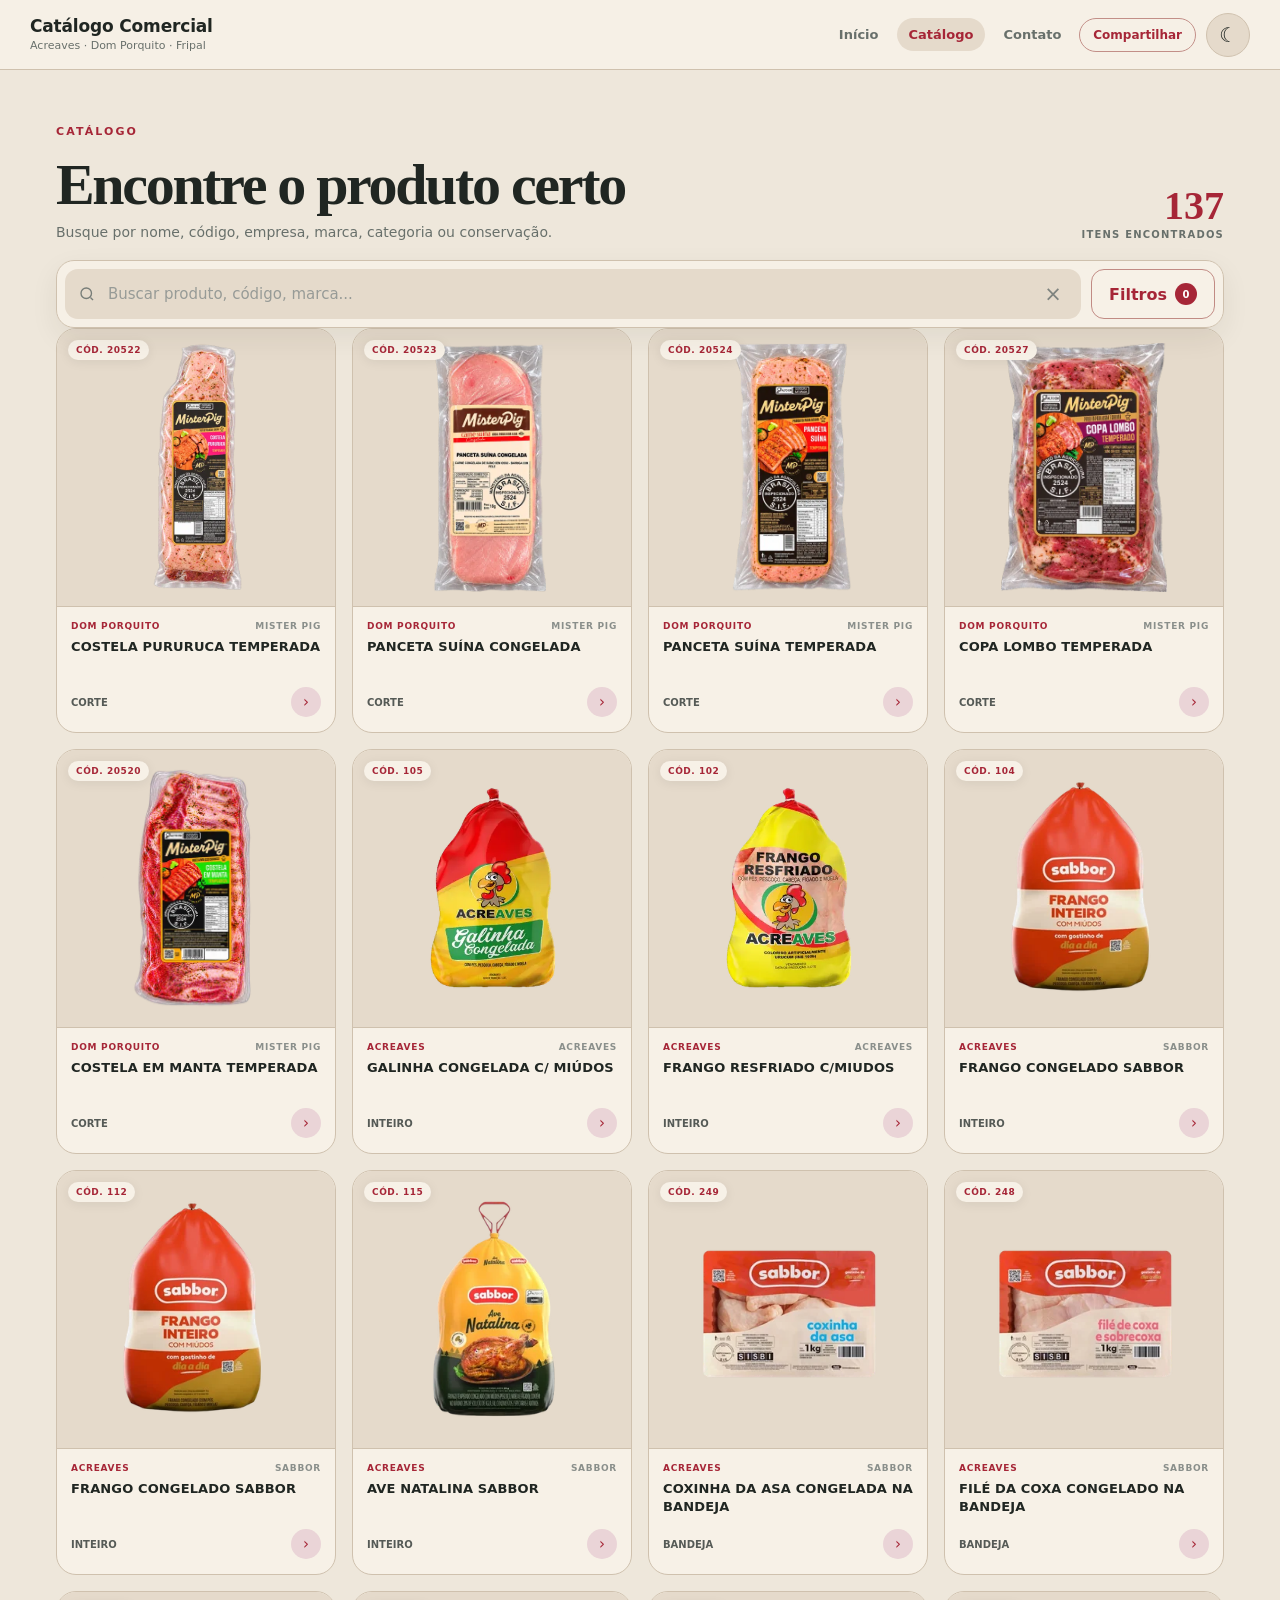
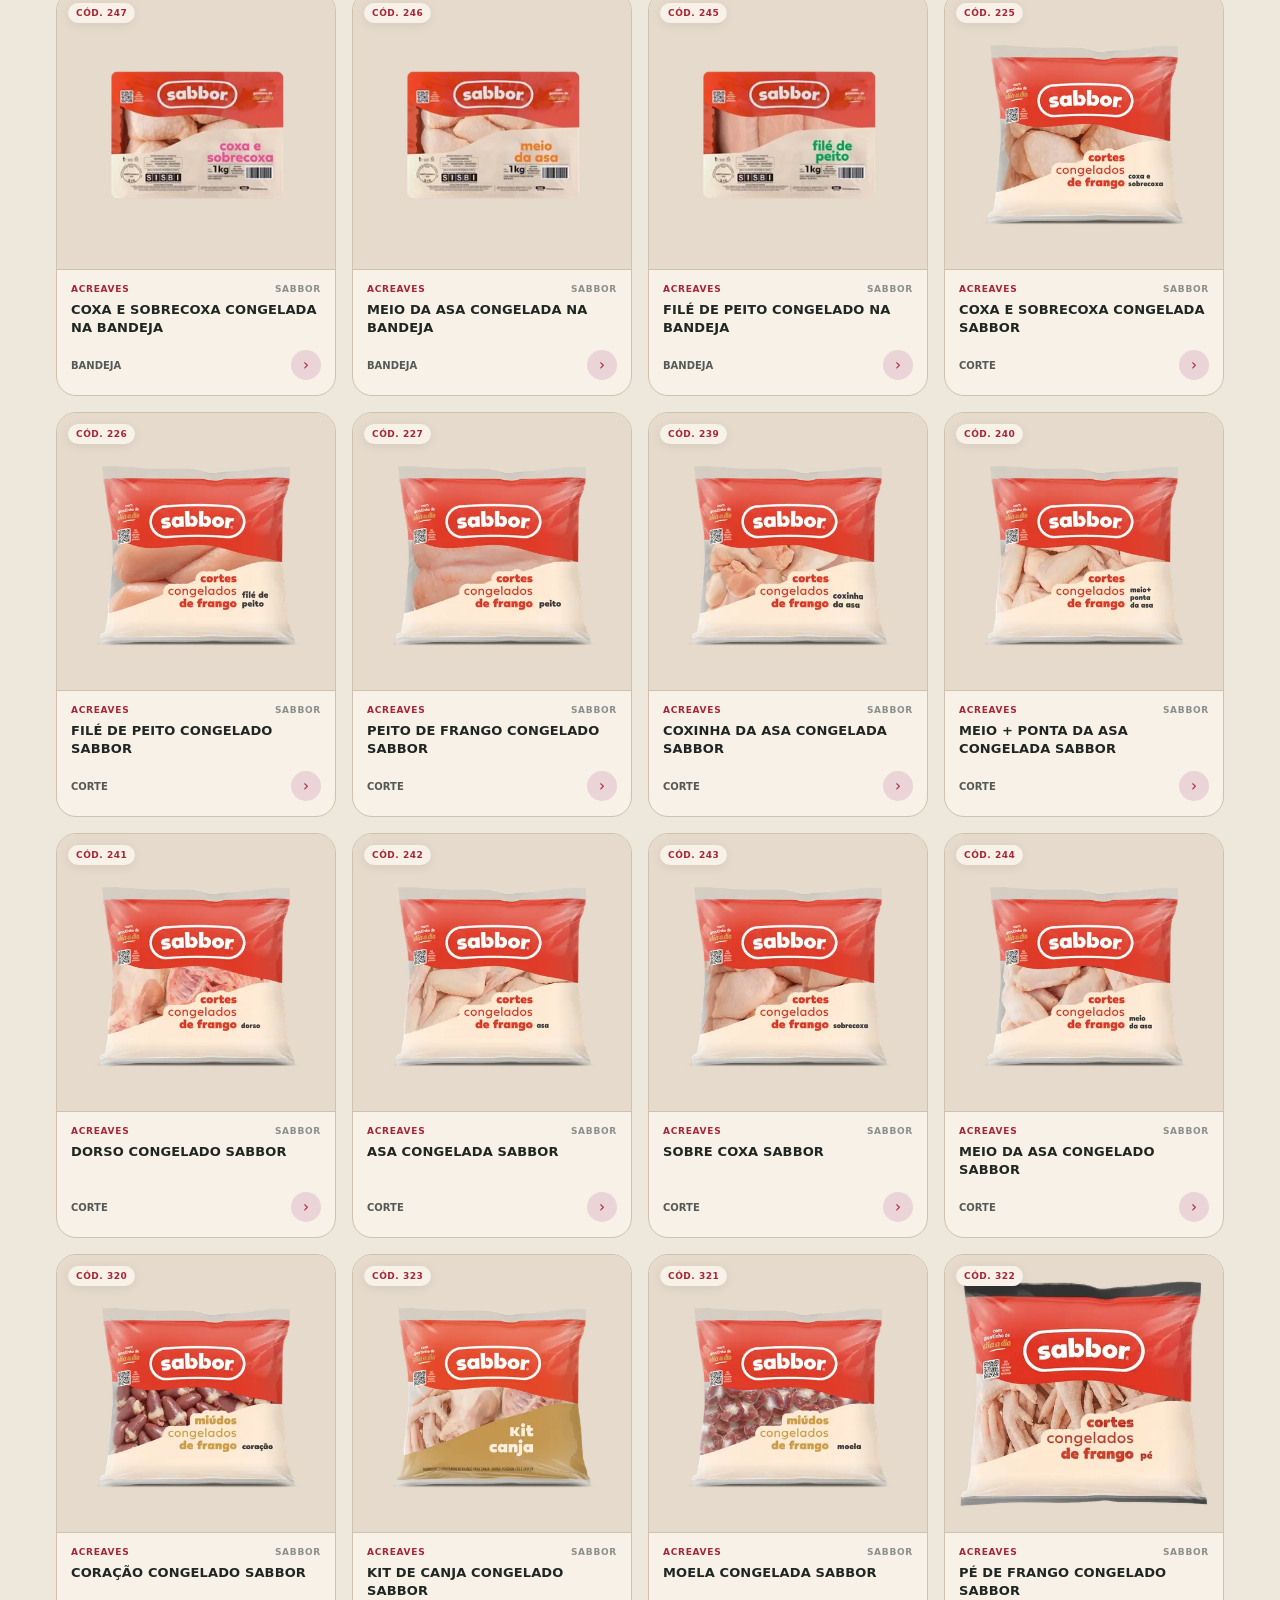
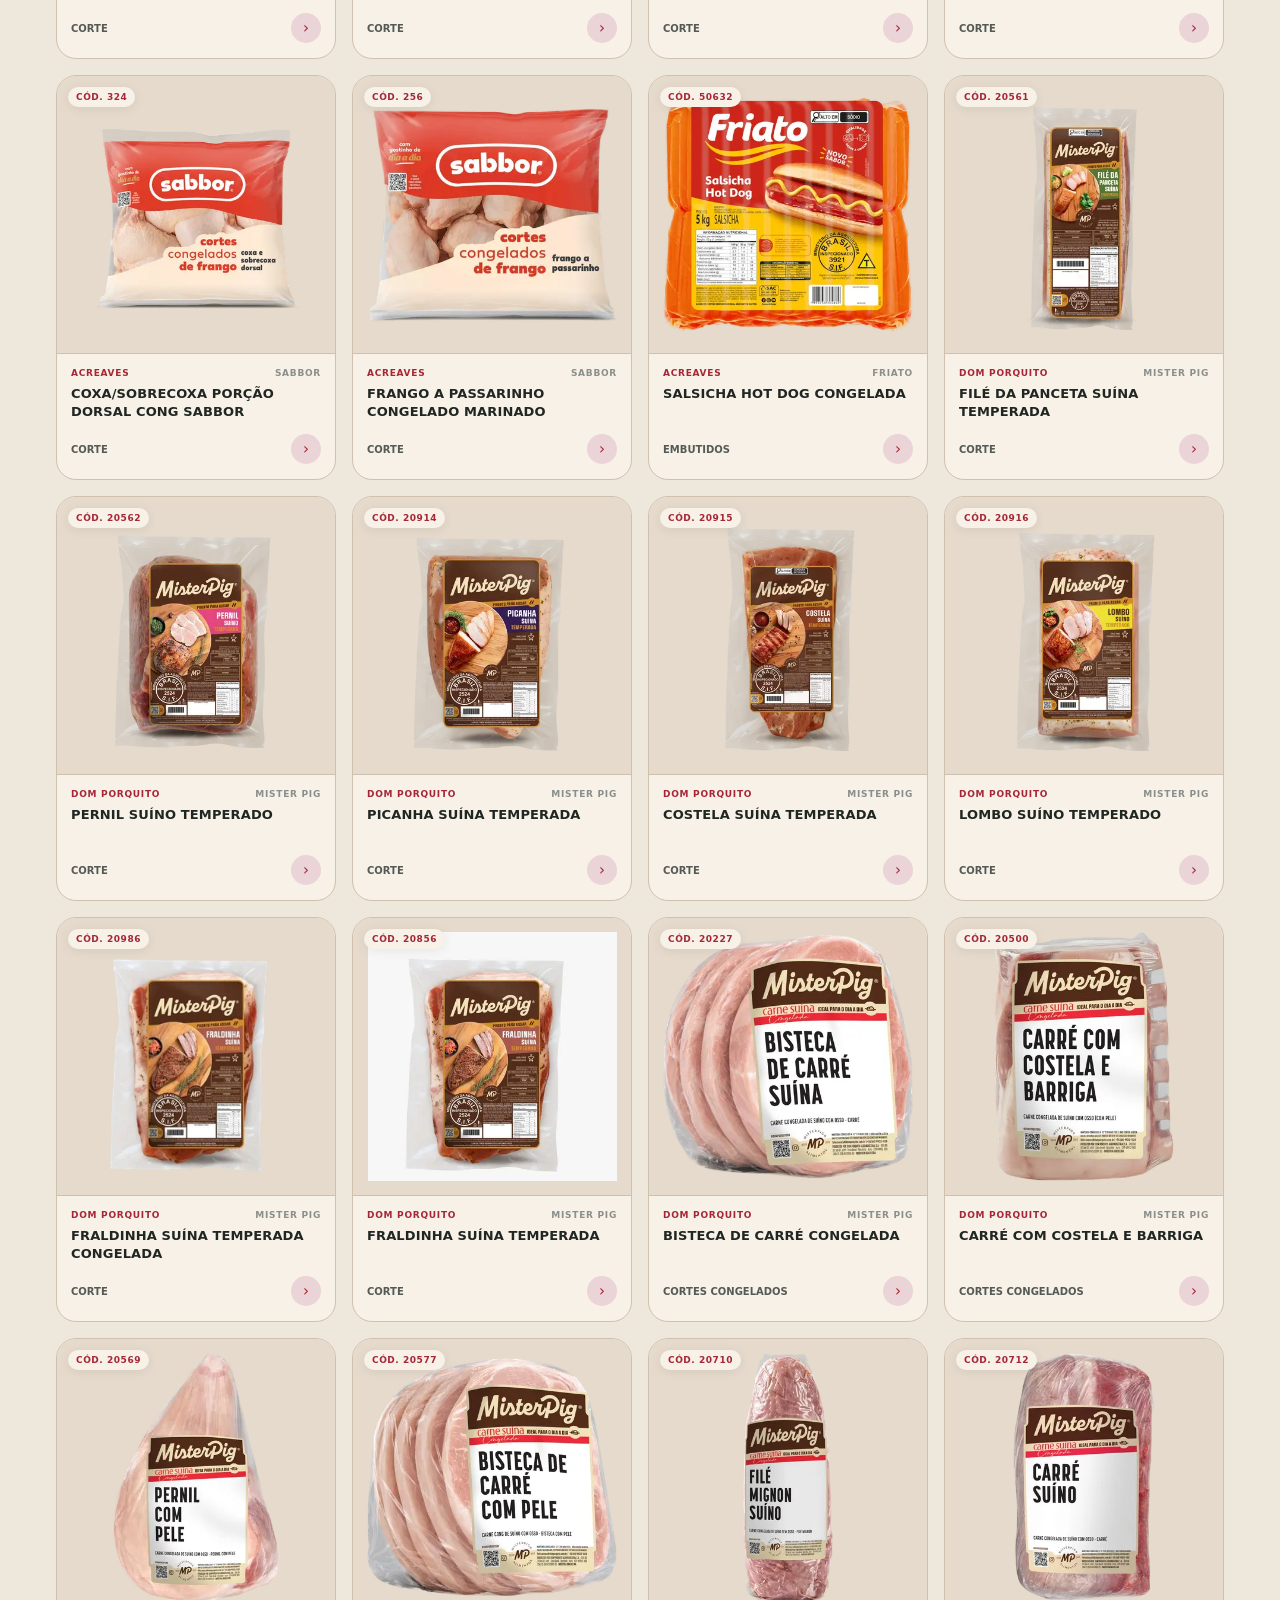
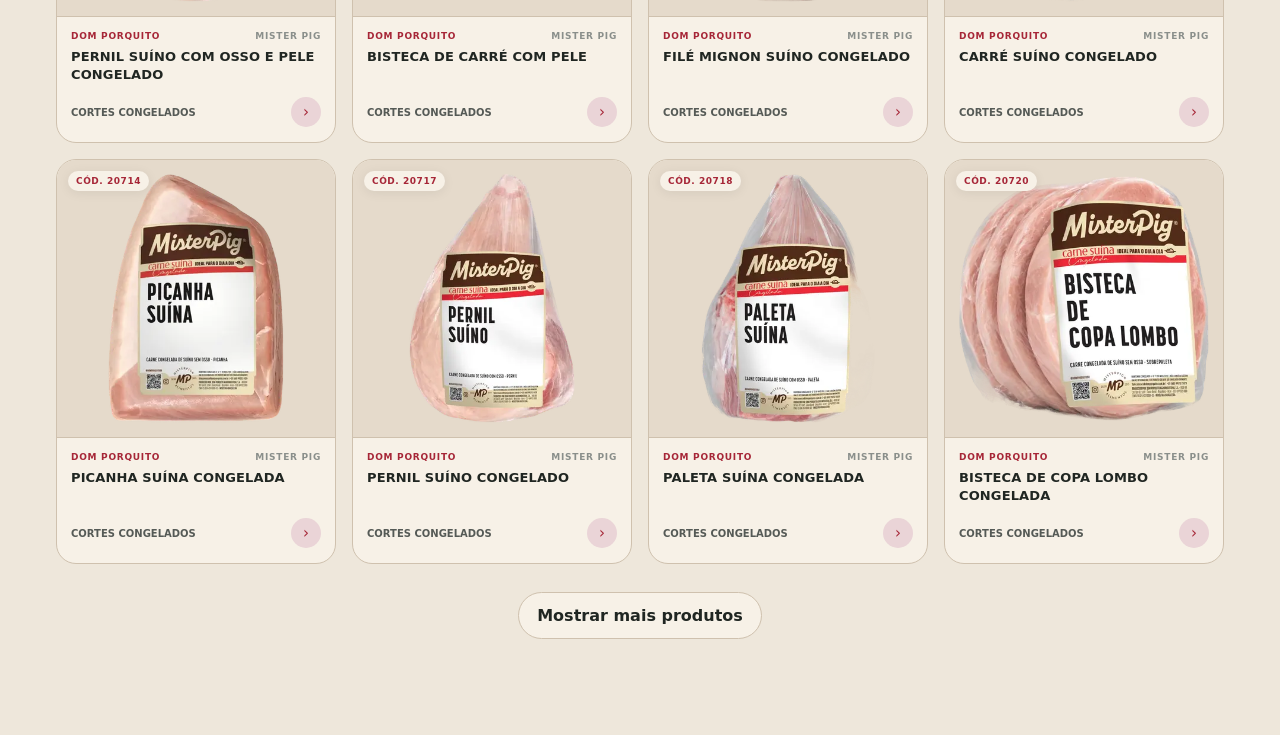
==== catalogo.html @ 9aeb29db "Publicar campanha de Natal aprovada e preservar catálogo completo e links compartilhados" ====
<!doctype html>
<html lang="pt-BR">
<head>
  <meta charset="utf-8">
  <meta name="viewport" content="width=device-width, initial-scale=1, viewport-fit=cover">
  <meta name="theme-color" id="theme-color-meta" content="#f4efe5">
  <meta name="description" content="Catálogo comercial Acreaves, Dom Porquito e Fripal. Consulte produtos, especificações e fotos.">
  <meta property="og:type" content="website">
  <meta property="og:title" content="Catálogo Comercial | Acreaves · Dom Porquito · Fripal">
  <meta property="og:description" content="Consulte produtos, fotos e especificações em um catálogo rápido de compartilhar.">
  <meta property="og:image" content="/assets/share-dom-porquito.png">
  <meta property="og:image:width" content="1200">
  <meta property="og:image:height" content="630">
  <meta name="twitter:card" content="summary_large_image">
  <meta name="twitter:title" content="Catálogo Comercial | Acreaves · Dom Porquito · Fripal">
  <meta name="twitter:description" content="Consulte produtos, fotos e especificações em um catálogo rápido de compartilhar.">
  <meta name="twitter:image" content="/assets/share-dom-porquito.png">
  <title>Catálogo Comercial | Acreaves · Dom Porquito · Fripal</title>
  <link rel="manifest" href="manifest.webmanifest">
  <link rel="icon" type="image/png" href="assets/icon-dom-porquito.png">
  <link rel="apple-touch-icon" href="assets/icon-dom-porquito.png">
  <link rel="stylesheet" href="styles.css">
</head>
<body>
  <a class="skip-link" href="#catalogo">Ir para o catálogo</a>

  <header class="site-header">
    <button class="brand" type="button" data-screen="inicio" aria-label="Ir para o início">
      <span class="brand-copy"><strong>Catálogo Comercial</strong><small>Acreaves · Dom Porquito · Fripal</small></span>
    </button>
    <div class="header-actions">
      <nav class="desktop-nav" aria-label="Navegação principal">
        <button type="button" data-screen="inicio" class="nav-link active">Início</button>
        <button type="button" data-screen="catalogo" class="nav-link">Catálogo</button>
        <button type="button" data-screen="contato" class="nav-link">Contato</button>
        <button class="btn btn-ghost btn-small" id="share-catalog-top" type="button">Compartilhar</button>
      </nav>
      <button class="theme-toggle" id="theme-toggle" type="button" aria-label="Ativar modo escuro" title="Ativar modo escuro">
        <span class="theme-toggle-icon" aria-hidden="true">☾</span>
      </button>
    </div>
  </header>

  <main>
    <section class="screen active" id="catalogo" data-screen-name="catalogo">
      <div class="catalog-page-head">
        <div>
          <p class="eyebrow eyebrow-red">CATÁLOGO</p>
          <h2>Encontre o produto certo</h2>
          <p>Busque por nome, código, empresa, marca, categoria ou conservação.</p>
        </div>
        <div class="result-counter"><strong id="result-count">0</strong><span>itens encontrados</span></div>
      </div>

      <div class="catalog-section">
        <div class="catalog-toolbar" id="catalog-toolbar">
          <label class="search-box" for="search">
            <svg viewBox="0 0 24 24" aria-hidden="true"><circle cx="11" cy="11" r="7"></circle><path d="m20 20-3.4-3.4"></path></svg>
            <input id="search" type="search" autocomplete="off" placeholder="Buscar produto, código, marca...">
            <button id="clear-search" class="clear-search" type="button" aria-label="Limpar busca">×</button>
          </label>
          <button class="filter-toggle" id="filter-toggle" type="button" aria-expanded="false">
            <span>Filtros</span><span class="filter-count" id="filter-count">0</span>
          </button>
        </div>

        <div class="filters" id="filters" aria-label="Filtros do catálogo">
          <div class="filter-block"><span class="filter-label">Empresa</span><div class="chips chips-company" id="company-chips"></div></div>
          <div class="filter-block"><span class="filter-label">Categoria</span><div class="chips" id="category-chips"></div></div>
          <div class="filter-block"><span class="filter-label">Conservação</span><div class="chips" id="type-chips"></div></div>
          <button id="clear-filters" class="clear-filters" type="button">Limpar filtros</button>
        </div>

        <div class="active-context" id="active-context" hidden></div>
        <div class="product-grid" id="product-grid" aria-live="polite"></div>
        <div class="empty-state" id="empty-state" hidden>
          <div class="empty-icon">⌕</div>
          <h3>Nenhum produto encontrado</h3>
          <p>Tente limpar os filtros ou buscar por outro termo.</p>
          <button class="btn btn-secondary" id="empty-clear" type="button">Limpar filtros</button>
        </div>
        <div class="load-more-wrap"><button class="btn btn-secondary" id="load-more" type="button" hidden>Mostrar mais produtos</button></div>
        <div id="load-sentinel" class="load-sentinel" aria-hidden="true"></div>
      </div>
    </section>

    <section class="screen" id="contato" data-screen-name="contato">
      <div class="contact-page">
        <div class="contact-intro">
          <p class="eyebrow eyebrow-red">ATENDIMENTO</p>
          <h2>Fale com o representante</h2>
          <p>Para preço, disponibilidade ou condição comercial, entre em contato diretamente. O catálogo foi feito para consulta rápida de produtos.</p>
          <div class="contact-actions">
            <a class="btn btn-primary" href="https://wa.me/5568999314248" target="_blank" rel="noopener">Abrir WhatsApp</a>
            <a class="contact-phone" href="tel:+5568999314248">(68) 99931-4248</a>
          </div>
        </div>

        <div class="contact-brands">
          <p class="contact-label">Empresas representadas</p>
          <div class="contact-brand-grid">
            <div class="contact-brand"><img src="assets/logos/acreaves.png" alt="Acreaves"><span>Acreaves</span></div>
            <div class="contact-brand"><img src="assets/logos/dom-porquito.png" alt="Dom Porquito"><span>Dom Porquito</span></div>
            <div class="contact-brand"><img src="assets/logos/fripal.png" alt="Fripal"><span>Fripal</span></div>
          </div>
          <div class="contact-links">
            <a href="https://www.instagram.com/acreaves/" target="_blank" rel="noopener">@acreaves <span>↗</span></a>
            <a href="https://www.instagram.com/domporquitobr/" target="_blank" rel="noopener">@domporquitobr <span>↗</span></a>
          </div>
          <p class="contact-note">Preços e disponibilidade não são exibidos no catálogo e devem ser confirmados com o representante.</p>
        </div>
        <footer class="contact-footer">Feito por Michael Andrade</footer>
      </div>
    </section>
  </main>

  <nav class="mobile-nav" aria-label="Navegação móvel">
    <button type="button" data-screen="inicio" class="active"><span>⌂</span>Início</button>
    <button type="button" data-screen="catalogo"><span>▦</span>Catálogo</button>
    <button type="button" data-screen="contato"><span>◌</span>Contato</button>
  </nav>

  <div class="modal-backdrop" id="product-modal" hidden>
    <article class="product-modal" role="dialog" aria-modal="true" aria-labelledby="modal-title">
      <button class="modal-close" id="modal-close" type="button" aria-label="Fechar">×</button>
      <div class="modal-gallery">
        <div class="modal-stage" id="modal-stage"></div>
        <div class="modal-thumbs" id="modal-thumbs"></div>
      </div>
      <div class="modal-content">
        <div class="modal-meta"><span id="modal-code"></span><span id="modal-company"></span></div>
        <h2 id="modal-title"></h2>
        <p class="modal-description" id="modal-description"></p>
        <dl class="spec-grid" id="modal-specs"></dl>
        <div class="modal-actions">
          <button class="btn btn-primary" id="modal-whatsapp" type="button">Compartilhar no WhatsApp</button>
          <a class="btn btn-secondary" id="modal-download" href="#" download>Baixar foto</a>
          <button class="btn btn-ghost" id="modal-copy" type="button">Copiar link</button>
        </div>
      </div>
    </article>
  </div>

  <div class="toast" id="toast" role="status" aria-live="polite"></div>

  <script src="produtos.js"></script>
  <script src="campanha-natal.js"></script>
  <script src="app.js" defer></script>
</body>
</html>
---- styles.css ----
:root{
  --red:#991f2b;--red-dark:#70151e;--red-soft:#f7e9eb;--cream:#f6f3ec;--paper:#fffefa;--ink:#1e2220;--muted:#6e726e;
  --line:#dedfd9;--gold:#bd9657;--charcoal:#202522;--charcoal-2:#2d3430;--green:#35614e;--shadow:0 18px 50px rgba(38,42,38,.12);
  --radius:22px;--header:70px;--max:1220px;
}
*{box-sizing:border-box}html{scroll-behavior:auto}body{margin:0;background:var(--cream);color:var(--ink);font-family:Inter,ui-sans-serif,system-ui,-apple-system,BlinkMacSystemFont,"Segoe UI",sans-serif;-webkit-font-smoothing:antialiased}button,input{font:inherit}button,a{-webkit-tap-highlight-color:transparent}.skip-link{position:fixed;left:12px;top:-60px;z-index:9999;background:#fff;padding:10px 14px;border-radius:10px;color:#111}.skip-link:focus{top:12px}
.site-header{height:var(--header);position:sticky;top:0;z-index:80;display:flex;align-items:center;justify-content:space-between;padding:0 max(20px,calc((100vw - var(--max))/2));background:rgba(246,243,236,.95);backdrop-filter:blur(18px);border-bottom:1px solid rgba(30,34,32,.08)}.brand{border:0;background:transparent;display:flex;align-items:center;gap:12px;color:var(--ink);cursor:pointer;padding:0}.brand-mark{width:40px;height:40px;display:grid;place-items:center;border-radius:12px;background:var(--red);color:#fff;font-weight:900;font-size:13px;letter-spacing:.06em;box-shadow:0 8px 22px rgba(153,31,43,.18)}.brand-copy{display:grid;line-height:1.1;text-align:left}.brand-copy strong{font-size:14px}.brand-copy small{font-size:10.5px;color:var(--muted);margin-top:4px}.desktop-nav{display:flex;align-items:center;gap:6px}.nav-link{border:0;background:transparent;padding:9px 12px;color:#555b57;font-size:13px;font-weight:800;border-radius:999px;cursor:pointer}.nav-link:hover,.nav-link.active{background:#fff;color:var(--red);box-shadow:inset 0 0 0 1px rgba(153,31,43,.09)}
.btn{border:0;border-radius:999px;padding:13px 18px;display:inline-flex;align-items:center;justify-content:center;gap:8px;text-decoration:none;font-weight:820;cursor:pointer;transition:transform .18s ease,box-shadow .18s ease,background .18s ease;color:inherit}.btn:active{transform:translateY(1px) scale(.99)}.btn-primary{background:var(--red);color:#fff;box-shadow:0 9px 24px rgba(153,31,43,.22)}.btn-primary:hover{background:var(--red-dark)}.btn-secondary{background:#fff;color:var(--ink);border:1px solid var(--line)}.btn-secondary:hover{border-color:#b9bbb4}.btn-ghost{background:transparent;color:var(--red);border:1px solid rgba(153,31,43,.18)}.btn-small{padding:9px 13px;font-size:12px}
.screen{display:none;min-height:calc(100dvh - var(--header));animation:screenIn .22s ease}.screen.active{display:block}@keyframes screenIn{from{opacity:.35;transform:translateY(5px)}to{opacity:1;transform:none}}
.home-shell{min-height:calc(100dvh - var(--header));max-width:var(--max);margin:auto;padding:58px 26px 88px;display:grid;grid-template-columns:minmax(0,1.05fr) minmax(380px,.95fr);gap:62px;align-items:center;position:relative}.home-shell::before{content:"";position:absolute;width:360px;height:360px;border-radius:50%;background:radial-gradient(circle,rgba(153,31,43,.12),transparent 70%);left:-180px;top:40px;pointer-events:none}.home-copy{position:relative;z-index:1}.eyebrow{margin:0 0 18px;font-size:11px;font-weight:900;letter-spacing:.19em;color:var(--gold)}.eyebrow-red{color:var(--red)}.home-copy h1{max-width:680px;margin:0;font-family:Georgia,"Times New Roman",serif;font-size:clamp(52px,7vw,91px);line-height:.94;letter-spacing:-.05em}.home-copy h1 em{color:var(--red);font-style:normal}.home-lead{max-width:650px;margin:26px 0 0;color:var(--muted);font-size:16px;line-height:1.72}.home-actions{display:flex;gap:10px;flex-wrap:wrap;margin-top:32px}.home-note{display:flex;align-items:center;gap:9px;margin-top:26px;color:#7a7f7b;font-size:11px;font-weight:700}.home-note span{width:8px;height:8px;border-radius:50%;background:#72a88a;box-shadow:0 0 0 5px rgba(114,168,138,.12)}
.brand-showcase{background:var(--charcoal);color:#fff;border-radius:30px;padding:25px;box-shadow:0 26px 70px rgba(32,37,34,.22);overflow:hidden;position:relative}.brand-showcase::after{content:"";position:absolute;width:230px;height:230px;border-radius:50%;right:-95px;top:-90px;background:radial-gradient(circle,rgba(189,150,87,.28),transparent 68%)}.brand-showcase-head{position:relative;z-index:1;display:grid;gap:5px;margin-bottom:18px}.brand-showcase-head span{font-size:10px;text-transform:uppercase;letter-spacing:.15em;color:#c8cbc8;font-weight:800}.brand-showcase-head strong{font-family:Georgia,serif;font-size:25px}.brand-cards{display:grid;grid-template-columns:repeat(3,1fr);gap:9px;position:relative;z-index:1}.brand-card{min-width:0;height:145px;background:#fff;border-radius:18px;padding:13px;display:flex;flex-direction:column;align-items:center;justify-content:center;gap:8px;color:var(--ink)}.brand-card img{width:100%;height:85px;object-fit:contain}.brand-card span{font-size:10px;font-weight:900;text-transform:uppercase;letter-spacing:.07em}.home-stats{position:relative;z-index:1;display:grid;grid-template-columns:repeat(3,1fr);margin-top:18px;border-top:1px solid rgba(255,255,255,.12);padding-top:18px}.home-stats div{display:grid;gap:2px;padding-left:15px;border-left:1px solid rgba(255,255,255,.12)}.home-stats div:first-child{padding-left:0;border-left:0}.home-stats strong{font-family:Georgia,serif;font-size:31px;color:#fff}.home-stats span{font-size:10px;color:#b9beba;text-transform:uppercase;letter-spacing:.08em}
.catalog-page-head{max-width:var(--max);margin:auto;padding:55px 26px 24px;display:flex;justify-content:space-between;align-items:flex-end;gap:24px}.catalog-page-head h2,.contact-intro h2{font-family:Georgia,serif;font-size:clamp(36px,5vw,58px);letter-spacing:-.04em;line-height:1;margin:0 0 10px}.catalog-page-head>div>p:last-child{margin:0;color:var(--muted);font-size:14px}.result-counter{display:grid;text-align:right}.result-counter strong{font-family:Georgia,serif;font-size:40px;color:var(--red)}.result-counter span{font-size:10px;text-transform:uppercase;letter-spacing:.12em;color:var(--muted);font-weight:800}.catalog-section{max-width:var(--max);margin:auto;padding:0 26px 95px}.catalog-toolbar{position:sticky;top:calc(var(--header) + 9px);z-index:55;display:flex;gap:10px;align-items:center;padding:8px;border-radius:18px;background:rgba(255,254,250,.94);backdrop-filter:blur(15px);border:1px solid var(--line);box-shadow:0 10px 35px rgba(50,55,50,.08)}.search-box{min-height:50px;display:flex;align-items:center;gap:10px;flex:1;padding:0 13px;border-radius:13px;background:#f3f3ef}.search-box svg{width:18px;height:18px;fill:none;stroke:#777d78;stroke-width:1.8}.search-box input{min-width:0;flex:1;background:transparent;border:0;outline:0;color:var(--ink);font-size:15px}.search-box input::placeholder{color:#979b97}.clear-search{width:30px;height:30px;border:0;border-radius:50%;background:transparent;color:#7e837f;font-size:21px;cursor:pointer}.filter-toggle{display:none;align-items:center;gap:8px;min-height:50px;padding:0 14px;border:0;border-radius:13px;background:var(--red);color:#fff;font-weight:800}.filter-count{display:grid;place-items:center;min-width:22px;height:22px;padding:0 6px;border-radius:999px;background:#fff;color:var(--red);font-size:10px}.filters{display:flex;flex-wrap:wrap;gap:15px 24px;align-items:flex-end;padding:20px 2px 26px}.filter-block{min-width:0}.filter-label{display:block;margin:0 0 8px;font-size:10px;font-weight:900;letter-spacing:.12em;text-transform:uppercase;color:#858a86}.chips{display:flex;flex-wrap:wrap;gap:7px}.chip{border:1px solid var(--line);background:rgba(255,255,255,.72);color:#555b57;border-radius:999px;padding:8px 11px;font-size:11px;font-weight:790;cursor:pointer}.chip:hover{border-color:#b8bbb6}.chip.active{background:var(--charcoal);color:#fff;border-color:var(--charcoal)}.chip-company{gap:8px}.chip-company .chip{display:flex;align-items:center;gap:7px;padding:6px 10px 6px 7px}.chip-logo-img{width:25px;height:25px;border-radius:8px;object-fit:contain;background:#fff;padding:2px}.clear-filters{margin-left:auto;border:0;background:transparent;color:var(--red);font-size:11px;font-weight:850;cursor:pointer;padding:9px}.active-context{margin:-8px 0 20px;color:var(--muted);font-size:12px}.product-grid{display:grid;grid-template-columns:repeat(4,minmax(0,1fr));gap:16px}.product-card{position:relative;overflow:hidden;background:var(--paper);border:1px solid rgba(59,64,60,.11);border-radius:20px;box-shadow:0 4px 16px rgba(50,55,50,.035);cursor:pointer;transition:transform .18s ease,box-shadow .18s ease,border-color .18s ease}.product-card:hover{transform:translateY(-3px);box-shadow:var(--shadow);border-color:rgba(153,31,43,.18)}.product-image{position:relative;aspect-ratio:1;background:#f0f1ed;overflow:hidden}.product-image img{width:100%;height:100%;display:block;object-fit:contain;padding:14px;opacity:0;transition:opacity .22s ease}.product-image img.loaded{opacity:1}.product-image::after{content:"";position:absolute;inset:0;background:linear-gradient(90deg,transparent,rgba(255,255,255,.5),transparent);transform:translateX(-100%);animation:shimmer 1.35s infinite}.product-image.ready::after{display:none}.badge{position:absolute;top:11px;left:11px;z-index:2;border-radius:999px;padding:5px 8px;background:#fff;color:var(--red);box-shadow:0 2px 12px rgba(0,0,0,.07);font-size:9px;font-weight:900;letter-spacing:.06em;text-transform:uppercase}.badge-promo{left:auto;right:11px;background:var(--gold);color:#fff}.product-body{padding:14px 14px 15px}.product-kicker{display:flex;justify-content:space-between;gap:8px;margin-bottom:7px;font-size:9px;text-transform:uppercase;letter-spacing:.08em;font-weight:850;color:var(--red)}.product-kicker span:last-child{color:#8a8f8b}.product-card h3{min-height:38px;margin:0;font-size:13px;line-height:1.42;text-transform:uppercase;letter-spacing:.01em}.product-details{display:flex;justify-content:space-between;gap:8px;align-items:center;margin-top:11px;color:var(--muted);font-size:10px}.product-details strong{color:#555a56}.product-open{width:30px;height:30px;display:grid;place-items:center;border-radius:50%;background:var(--red-soft);color:var(--red);font-size:15px}.load-more-wrap{text-align:center;padding:28px 0 0}.load-sentinel{height:1px}.empty-state{text-align:center;padding:70px 18px}.empty-icon{font-family:Georgia,serif;font-size:64px;color:#adb1ad}.empty-state h3{font-family:Georgia,serif;font-size:27px;margin:0 0 8px}.empty-state p{color:var(--muted);margin:0 0 20px}
.contact-page{min-height:calc(100dvh - var(--header));max-width:var(--max);margin:auto;padding:58px 26px 95px;display:grid;grid-template-columns:1.1fr .9fr;gap:20px;align-items:stretch}.contact-intro{border-radius:30px;padding:46px;background:var(--charcoal);color:#fff;display:flex;flex-direction:column;justify-content:center;box-shadow:0 24px 70px rgba(32,37,34,.16)}.contact-intro .eyebrow{color:#ddb978}.contact-intro h2{color:#fff;max-width:610px}.contact-intro>p:not(.eyebrow){max-width:620px;color:#c3c7c4;line-height:1.7}.contact-actions{display:flex;align-items:center;gap:18px;flex-wrap:wrap;margin-top:26px}.contact-phone{color:#fff;font-weight:900;text-decoration:none}.contact-brands{border-radius:30px;background:#fff;padding:30px;border:1px solid var(--line)}.contact-label{margin:0 0 15px;font-size:10px;text-transform:uppercase;letter-spacing:.14em;font-weight:900;color:#888d89}.contact-brand-grid{display:grid;grid-template-columns:repeat(3,1fr);gap:8px}.contact-brand{min-width:0;border:1px solid #ecece7;border-radius:16px;background:#fafaf7;padding:10px;display:grid;place-items:center;gap:6px}.contact-brand img{width:100%;height:74px;object-fit:contain}.contact-brand span{font-size:9px;font-weight:900;text-transform:uppercase;color:#565b57}.contact-links{display:grid;margin-top:22px}.contact-links a{display:flex;justify-content:space-between;padding:13px 0;border-bottom:1px solid #ecece7;text-decoration:none;color:var(--ink);font-weight:800}.contact-note{margin:22px 0 0;color:var(--muted);font-size:11px;line-height:1.6}
.mobile-nav{display:none}.modal-backdrop{position:fixed;inset:0;z-index:120;background:rgba(21,25,22,.72);backdrop-filter:blur(8px);padding:30px;overflow:auto}.modal-backdrop[hidden]{display:none}.product-modal{position:relative;width:min(1040px,100%);margin:auto;min-height:570px;background:var(--paper);border-radius:28px;overflow:hidden;display:grid;grid-template-columns:1fr .92fr;box-shadow:0 30px 90px rgba(0,0,0,.28)}.modal-close{position:absolute;top:14px;right:14px;z-index:4;width:38px;height:38px;border:0;border-radius:50%;background:rgba(25,29,26,.76);color:#fff;font-size:24px;cursor:pointer}.modal-gallery{min-width:0;background:#eeefe9;display:flex;flex-direction:column}.modal-stage{min-height:480px;display:grid;place-items:center;padding:30px}.modal-stage img{width:100%;height:100%;max-height:520px;object-fit:contain}.modal-thumbs{display:flex;gap:8px;padding:12px;overflow-x:auto}.modal-thumb{width:58px;height:58px;flex:0 0 auto;border:2px solid transparent;border-radius:10px;background:#fff;padding:3px;cursor:pointer}.modal-thumb.active{border-color:var(--red)}.modal-thumb img{width:100%;height:100%;object-fit:contain}.modal-content{padding:42px 38px;display:flex;flex-direction:column}.modal-meta{display:flex;gap:8px;flex-wrap:wrap;margin-bottom:14px}.modal-meta span{border-radius:999px;padding:6px 9px;background:#f1f1ec;color:#666c67;font-size:9px;font-weight:900;text-transform:uppercase;letter-spacing:.08em}.modal-content h2{font-family:Georgia,serif;font-size:clamp(30px,4vw,45px);line-height:1.02;letter-spacing:-.035em;margin:0}.modal-description{color:var(--muted);line-height:1.65;font-size:13px;margin:18px 0 20px}.spec-grid{display:grid;grid-template-columns:1fr 1fr;gap:10px;margin:0}.spec{background:#f4f4ef;border-radius:13px;padding:11px 12px}.spec dt{font-size:8px;font-weight:900;color:#878d88;text-transform:uppercase;letter-spacing:.1em;margin-bottom:5px}.spec dd{margin:0;font-size:11px;font-weight:760;line-height:1.4}.modal-actions{display:flex;gap:8px;flex-wrap:wrap;margin-top:auto;padding-top:26px}.modal-actions .btn{font-size:11px}.toast{position:fixed;left:50%;bottom:90px;z-index:200;transform:translate(-50%,18px);opacity:0;pointer-events:none;background:var(--charcoal);color:#fff;border-radius:999px;padding:10px 15px;font-size:11px;font-weight:750;transition:.2s}.toast.show{opacity:1;transform:translate(-50%,0)}
@keyframes shimmer{to{transform:translateX(100%)}}
@media(max-width:1000px){.home-shell{grid-template-columns:1fr;gap:30px;align-items:start}.brand-showcase{max-width:760px}.product-grid{grid-template-columns:repeat(3,minmax(0,1fr))}.contact-page{grid-template-columns:1fr}.product-modal{grid-template-columns:1fr;max-width:720px}.modal-stage{min-height:420px}.modal-content{min-height:420px}}
@media(max-width:720px){:root{--header:62px}.site-header{padding:0 15px}.brand-copy small{display:none}.desktop-nav{display:none}.screen{padding-bottom:78px}.home-shell{min-height:auto;padding:42px 18px 26px;gap:24px}.home-copy h1{font-size:clamp(46px,14vw,65px)}.home-lead{font-size:14px}.brand-showcase{border-radius:24px;padding:17px}.brand-showcase-head strong{font-size:21px}.brand-cards{grid-template-columns:repeat(3,1fr);gap:6px}.brand-card{height:110px;padding:8px;border-radius:14px}.brand-card img{height:66px}.brand-card span{font-size:8px}.home-stats{margin-top:14px;padding-top:14px}.home-stats strong{font-size:26px}.catalog-page-head{padding:34px 17px 18px;align-items:flex-start}.catalog-page-head h2{font-size:36px}.result-counter{display:none}.catalog-section{padding:0 12px 95px}.catalog-toolbar{top:calc(var(--header) + 7px);padding:6px}.filter-toggle{display:flex}.filters{display:none;padding:15px 5px 22px}.filters.open{display:block}.filter-block{margin-bottom:16px}.chips{flex-wrap:nowrap;overflow-x:auto;padding-bottom:3px;scrollbar-width:none}.chips::-webkit-scrollbar{display:none}.chip{flex:0 0 auto}.clear-filters{margin:0;padding:8px 0}.product-grid{grid-template-columns:repeat(2,minmax(0,1fr));gap:9px}.product-card{border-radius:16px}.product-image img{padding:9px}.product-body{padding:11px}.product-card h3{font-size:11px;min-height:34px}.product-details{font-size:9px}.contact-page{min-height:auto;padding:38px 12px 92px;gap:10px}.contact-intro,.contact-brands{border-radius:22px;padding:24px 20px}.contact-intro h2{font-size:39px}.contact-brand img{height:62px}.mobile-nav{position:fixed;left:10px;right:10px;bottom:10px;z-index:75;height:62px;padding:5px;display:grid;grid-template-columns:repeat(3,1fr);background:rgba(32,37,34,.96);border:1px solid rgba(255,255,255,.08);border-radius:19px;backdrop-filter:blur(18px);box-shadow:0 12px 34px rgba(0,0,0,.22)}.mobile-nav button{border:0;background:transparent;display:grid;place-items:center;align-content:center;gap:2px;color:rgba(255,255,255,.6);font-size:9px;font-weight:800;cursor:pointer}.mobile-nav button span{font-size:17px;color:#d7b470}.mobile-nav button.active{color:#fff}.mobile-nav button.active span{color:#fff}.modal-backdrop{padding:0;align-items:flex-end}.product-modal{display:block;margin:7vh 0 0;min-height:93vh;border-radius:24px 24px 0 0}.modal-gallery{height:42vh}.modal-stage{min-height:0;height:calc(42vh - 76px);padding:20px}.modal-content{padding:24px 18px 100px;min-height:auto}.modal-content h2{font-size:31px}.spec-grid{grid-template-columns:1fr 1fr}.modal-actions{position:sticky;bottom:0;background:linear-gradient(transparent,var(--paper) 18%);padding-top:25px;padding-bottom:4px}.modal-actions .btn-primary{flex:1 1 100%}.modal-actions .btn-secondary,.modal-actions .btn-ghost{flex:1}.modal-close{position:fixed;top:calc(7vh + 10px);right:10px}}
@media(max-width:430px){.home-actions .btn{flex:1}.brand-cards{grid-template-columns:1fr}.brand-card{height:82px;display:grid;grid-template-columns:100px 1fr;justify-items:start;padding:8px 12px}.brand-card img{height:60px}.brand-card span{font-size:9px}.contact-brand-grid{grid-template-columns:1fr}.contact-brand{grid-template-columns:100px 1fr;justify-items:start}.spec-grid{grid-template-columns:1fr}}
@media(prefers-reduced-motion:reduce){*{animation:none!important;transition:none!important}}


/* ===== Ajustes visuais, toggle de tema e equilíbrio de cores ===== */
:root{
  --red:#a32333;
  --red-dark:#7b1a26;
  --red-soft:#f6e6e8;
  --cream:#f4efe5;
  --paper:#fffdf8;
  --ink:#1f2522;
  --muted:#66706b;
  --line:#dfd8cc;
  --gold:#b89557;
  --charcoal:#1f2623;
  --charcoal-2:#2a322e;
  --shadow:0 18px 50px rgba(34,38,35,.10);
}
html[data-theme="dark"]{
  --cream:#111614;
  --paper:#171c1a;
  --ink:#edf0eb;
  --muted:#b5beb8;
  --line:#2b3430;
  --red:#c93b4e;
  --red-dark:#a62d3d;
  --red-soft:#2b1a1f;
  --gold:#cfab69;
  --charcoal:#0f1412;
  --charcoal-2:#151b18;
  --shadow:0 18px 50px rgba(0,0,0,.34);
}
body{background:var(--cream);color:var(--ink)}
.site-header{background:color-mix(in srgb,var(--paper) 84%, transparent);border-bottom:1px solid color-mix(in srgb,var(--line) 76%, transparent)}
.header-actions{display:flex;align-items:center;gap:10px}
.brand{gap:0}
.brand-copy strong{font-size:17px;letter-spacing:-.01em}
.brand-copy small{font-size:11px}
.theme-toggle{width:44px;height:44px;border:1px solid var(--line);border-radius:999px;background:var(--paper);color:var(--ink);display:grid;place-items:center;cursor:pointer;box-shadow:0 10px 28px rgba(0,0,0,.05);transition:transform .18s ease,background .18s ease,border-color .18s ease,color .18s ease}
.theme-toggle:hover{transform:translateY(-1px);border-color:color-mix(in srgb,var(--red) 34%, var(--line));color:var(--red)}
.theme-toggle-icon{font-size:20px;line-height:1}
.home-shell::before{background:radial-gradient(circle,rgba(163,35,51,.08),transparent 70%)}
.home-copy h1{max-width:720px}
.home-lead{color:var(--muted)}
.brand-showcase{background:linear-gradient(135deg,#1f2724 0%,#25302c 52%,#322d22 100%)}
html[data-theme="dark"] .brand-showcase{background:linear-gradient(135deg,#161c19 0%,#1c2521 55%,#2b2418 100%)}
.brand-showcase::after{background:radial-gradient(circle,rgba(184,149,87,.24),transparent 68%)}
.brand-showcase-head strong{max-width:16ch;line-height:1.08}
.btn-secondary{background:color-mix(in srgb,var(--paper) 92%, white);color:var(--ink);border:1px solid var(--line)}
.btn-ghost{border-color:color-mix(in srgb,var(--red) 24%, var(--line));color:var(--red)}
.nav-link{color:color-mix(in srgb,var(--ink) 78%, white)}
.nav-link:hover,.nav-link.active{background:var(--paper);color:var(--red);box-shadow:inset 0 0 0 1px color-mix(in srgb,var(--red) 10%, var(--line))}
.catalog-toolbar,.contact-brands,.product-card,.product-modal,.contact-brand,.brand-card,.spec,.modal-meta span,.chip,.search-box,.modal-thumb{background:var(--paper)}
.catalog-toolbar{background:color-mix(in srgb,var(--paper) 92%, transparent)}
.search-box{background:color-mix(in srgb,var(--paper) 82%, var(--cream))}
.product-card{border-color:color-mix(in srgb,var(--line) 80%, transparent)}
.product-image{background:color-mix(in srgb,var(--paper) 84%, var(--cream))}
.contact-intro{background:linear-gradient(135deg,#1e2522 0%,#25302b 100%)}
.modal-gallery{background:color-mix(in srgb,var(--paper) 78%, var(--cream))}
.modal-meta span,.spec{background:color-mix(in srgb,var(--paper) 74%, var(--cream))}
.mobile-nav{background:rgba(28,35,31,.96)}
html[data-theme="dark"] .site-header,
html[data-theme="dark"] .catalog-toolbar,
html[data-theme="dark"] .contact-brands,
html[data-theme="dark"] .product-card,
html[data-theme="dark"] .product-modal,
html[data-theme="dark"] .contact-brand,
html[data-theme="dark"] .brand-card,
html[data-theme="dark"] .search-box,
html[data-theme="dark"] .modal-thumb,
html[data-theme="dark"] .spec,
html[data-theme="dark"] .modal-meta span,
html[data-theme="dark"] .chip{color:var(--ink)}
html[data-theme="dark"] .brand-card,
html[data-theme="dark"] .contact-brand{background:#fbf7ef;color:#1f2522}
html[data-theme="dark"] .chip{background:#1b221f;border-color:#313b36;color:#d8ddd8}
html[data-theme="dark"] .chip.active{background:#f4efe5;color:#1e2320;border-color:#f4efe5}
html[data-theme="dark"] .catalog-toolbar{box-shadow:0 12px 36px rgba(0,0,0,.18)}
html[data-theme="dark"] .result-counter strong,
html[data-theme="dark"] .eyebrow-red,
html[data-theme="dark"] .product-kicker,
html[data-theme="dark"] .clear-filters,
html[data-theme="dark"] .product-open,
html[data-theme="dark"] .nav-link.active,
html[data-theme="dark"] .nav-link:hover{color:var(--red)}
html[data-theme="dark"] .product-open{background:rgba(201,59,78,.16)}
html[data-theme="dark"] .toast{background:#edf1ec;color:#15201a}
@media(max-width:720px){
  .theme-toggle{width:40px;height:40px;flex:0 0 auto}
  .header-actions{gap:8px}
  .brand-copy strong{font-size:16px}
  .brand-copy small{display:none}
}


/* ==============================================================
   IDENTIDADE FINAL — catálogo comercial
   Marfim quente + grafite + vermelho como acento
   ============================================================== */
:root{
  --red:#a62637;
  --red-dark:#7f1d2a;
  --red-soft:#ead4d7;
  --cream:#eee7db;
  --paper:#f7f1e7;
  --surface:#e5dacb;
  --surface-2:#d9cbb8;
  --ink:#202622;
  --muted:#68706b;
  --line:#cfc1ae;
  --gold:#aa8a54;
  --charcoal:#232b27;
  --charcoal-2:#2e3833;
  --shadow:0 16px 42px rgba(45,38,30,.10);
}
html[data-theme="dark"]{
  --cream:#101512;
  --paper:#161d19;
  --surface:#1d2621;
  --surface-2:#27322c;
  --ink:#edf0eb;
  --muted:#abb5ae;
  --line:#334038;
  --red:#d04a5c;
  --red-dark:#ae3344;
  --red-soft:#321c22;
  --gold:#c5a166;
  --charcoal:#0d120f;
  --charcoal-2:#151c18;
  --shadow:0 18px 48px rgba(0,0,0,.28);
}

body{background:var(--cream);color:var(--ink)}
.site-header{
  background:color-mix(in srgb,var(--paper) 94%,transparent);
  border-bottom:1px solid var(--line);
}
.btn-secondary{background:var(--paper);border-color:var(--line);color:var(--ink)}
.btn-ghost{background:transparent;border-color:color-mix(in srgb,var(--red) 32%,var(--line));color:var(--red)}
.nav-link{color:var(--muted)}
.nav-link:hover,.nav-link.active{
  background:var(--surface);
  color:var(--red);
  box-shadow:none;
}
.theme-toggle{
  background:var(--surface);
  border-color:var(--line);
  color:var(--ink);
  box-shadow:none;
}

/* Início: nenhuma caixa branca/preta brigando com o fundo */
.brand-showcase{
  background:var(--surface);
  color:var(--ink);
  border:1px solid var(--line);
  box-shadow:var(--shadow);
}
.brand-showcase::after{
  background:radial-gradient(circle,color-mix(in srgb,var(--red) 10%,transparent),transparent 68%);
}
.brand-showcase-head span{color:var(--red)}
.brand-showcase-head strong{color:var(--ink)}
.brand-card{
  background:transparent;
  border:0;
  border-radius:14px;
  box-shadow:none;
}
.brand-card img{
  width:100%;
  height:86px;
  object-fit:contain;
  background:transparent;
}
.brand-card span{color:var(--ink)}
.home-stats{border-top-color:var(--line)}
.home-stats div{border-left-color:var(--line)}
.home-stats strong{color:var(--ink)}
.home-stats span{color:var(--muted)}

html[data-theme="dark"] .brand-card,
html[data-theme="dark"] .contact-brand{
  background:transparent;
  color:var(--ink);
}

/* Contato: mesma linguagem visual da página, sem painel preto vs painel claro */
.contact-intro,
.contact-brands{
  background:var(--surface);
  color:var(--ink);
  border:1px solid var(--line);
  box-shadow:none;
}
.contact-intro .eyebrow{color:var(--red)}
.contact-intro h2{color:var(--ink)}
.contact-intro>p:not(.eyebrow){color:var(--muted)}
.contact-phone{color:var(--ink)}
.contact-brand{
  background:transparent;
  border:0;
}
.contact-brand img{
  height:78px;
  object-fit:contain;
  background:transparent;
}
.contact-brand span{color:var(--ink)}
.contact-links a{color:var(--ink);border-bottom-color:var(--line)}
.contact-footer{
  grid-column:1 / -1;
  margin-top:8px;
  padding:18px 8px 0;
  border-top:1px solid var(--line);
  text-align:center;
  color:var(--muted);
  font-size:12px;
  font-weight:750;
}

/* ==============================================================
   FILTROS — fechados por padrão também no desktop
   ============================================================== */
.catalog-page-head{padding-bottom:20px}
.catalog-toolbar{
  top:calc(var(--header) + 10px);
  background:color-mix(in srgb,var(--paper) 94%,transparent);
  border-color:var(--line);
  box-shadow:0 10px 28px rgba(45,38,30,.07);
}
.search-box{
  background:var(--surface);
}
.search-box input{color:var(--ink)}
.filter-toggle{
  display:flex;
  min-height:50px;
  align-items:center;
  gap:8px;
  padding:0 17px;
  border:1px solid color-mix(in srgb,var(--red) 35%,var(--line));
  border-radius:13px;
  background:var(--paper);
  color:var(--red);
  font-weight:850;
}
.filter-count{background:var(--red);color:#fff}

.filters{
  display:none;
  margin:10px 0 24px;
  padding:16px;
  gap:16px;
  border:1px solid var(--line);
  border-radius:18px;
  background:var(--surface);
  box-shadow:0 12px 30px rgba(45,38,30,.06);
}
.filters.open{
  display:grid;
  grid-template-columns:minmax(260px,1.05fr) minmax(360px,1.65fr) minmax(260px,1fr);
  align-items:start;
}
.filter-block{min-width:0}
.filter-label{color:var(--muted);margin-bottom:8px}
.clear-filters{
  grid-column:1 / -1;
  justify-self:start;
  margin:0;
  padding:2px 0;
}

/* Empresas: compacto, sem quadros brancos e sem imagem solta */
.chips-company{
  display:grid;
  grid-template-columns:repeat(2,minmax(0,1fr));
  gap:8px;
  width:100%;
}
.chips-company .chip{
  min-height:48px;
  display:flex;
  flex-direction:row;
  align-items:center;
  justify-content:flex-start;
  gap:8px;
  padding:7px 10px;
  border-radius:13px;
  background:var(--paper);
  border:1px solid var(--line);
  color:var(--ink);
  box-shadow:none;
  text-align:left;
}
.chips-company .chip-logo-img{
  width:34px;
  height:28px;
  flex:0 0 34px;
  object-fit:contain;
  background:transparent;
  padding:0;
  border-radius:0;
  box-shadow:none;
}
.chips-company .chip.active{
  background:var(--charcoal);
  border-color:var(--charcoal);
  color:#fff;
}
html[data-theme="dark"] .chips-company .chip.active{
  background:var(--red);
  border-color:var(--red);
}
.chip{
  background:var(--paper);
  color:var(--ink);
  border-color:var(--line);
}
.chip.active{
  background:var(--charcoal);
  color:#fff;
  border-color:var(--charcoal);
}

/* ==============================================================
   PRODUTOS — mesma superfície em cards e fotos
   ============================================================== */
.product-card{
  background:var(--paper);
  border-color:var(--line);
  box-shadow:none;
}
.product-card:hover{
  border-color:color-mix(in srgb,var(--red) 28%,var(--line));
  box-shadow:0 12px 28px rgba(45,38,30,.08);
}
.product-image{
  background:var(--surface);
  border-bottom:1px solid var(--line);
}
.product-image img{
  padding:14px;
  object-fit:contain;
}
.product-open{background:var(--red-soft);color:var(--red)}
.badge{background:var(--paper);color:var(--red)}
.modal-meta span,.spec{background:var(--surface)}

/* ==============================================================
   MODAL — mídia e conteúdo nunca ocupam a mesma área
   ============================================================== */
.modal-backdrop{
  background:rgba(14,18,15,.68);
  backdrop-filter:blur(10px);
}
.product-modal{
  width:min(1080px,100%);
  max-height:calc(100dvh - 40px);
  min-height:620px;
  grid-template-columns:minmax(0,1.06fr) minmax(380px,.94fr);
  background:var(--paper);
  border:1px solid color-mix(in srgb,var(--line) 70%,transparent);
  overflow:hidden;
}
.modal-gallery{
  min-width:0;
  min-height:0;
  height:100%;
  display:grid;
  grid-template-rows:minmax(0,1fr) auto;
  background:var(--surface);
  border-right:1px solid var(--line);
  overflow:hidden;
}
.modal-stage{
  min-height:0;
  height:auto;
  display:grid;
  place-items:center;
  padding:28px;
  overflow:hidden;
}
.modal-stage img{
  display:block;
  width:auto;
  height:auto;
  max-width:100%;
  max-height:100%;
  object-fit:contain;
}
.modal-thumbs{
  min-height:82px;
  display:flex;
  align-items:center;
  gap:8px;
  padding:12px 16px;
  overflow-x:auto;
  background:color-mix(in srgb,var(--surface) 82%,var(--paper));
  border-top:1px solid var(--line);
}
.modal-thumb{
  width:60px;
  height:60px;
  background:var(--paper);
  border-color:transparent;
}
.modal-thumb.active{border-color:var(--red)}
.modal-content{
  min-width:0;
  min-height:0;
  padding:42px 38px;
  overflow:auto;
  background:var(--paper);
}
.modal-content h2{
  overflow-wrap:anywhere;
  text-wrap:balance;
}
.modal-description{
  color:var(--muted);
  overflow-wrap:anywhere;
}
.modal-actions{
  background:var(--paper);
}

/* Navegação móvel também segue a identidade, sem barra preta solta */
.mobile-nav{
  background:color-mix(in srgb,var(--paper) 94%,transparent);
  border:1px solid var(--line);
  box-shadow:0 12px 30px rgba(45,38,30,.14);
}
.mobile-nav button{color:var(--muted)}
.mobile-nav button span{color:var(--gold)}
.mobile-nav button.active{color:var(--red)}
.mobile-nav button.active span{color:var(--red)}
html[data-theme="dark"] .mobile-nav{
  background:rgba(22,29,25,.96);
}

/* ==============================================================
   RESPONSIVO
   ============================================================== */
@media(max-width:1050px){
  .filters.open{
    grid-template-columns:1fr 1fr;
  }
  .filters.open .filter-block:first-child{
    grid-column:1 / -1;
  }
  .chips-company{
    grid-template-columns:repeat(4,minmax(0,1fr));
  }
}

@media(max-width:720px){
  .filters{
    padding:13px;
  }
  .filters.open{
    display:grid;
    grid-template-columns:1fr;
    gap:15px;
  }
  .filters.open .filter-block:first-child{
    grid-column:auto;
  }
  .chips-company{
    grid-template-columns:repeat(2,minmax(0,1fr));
    overflow:visible;
  }
  .chips-company .chip{
    min-height:46px;
  }

  .product-modal{
    display:block;
    width:100%;
    max-height:none;
    min-height:0;
    margin:4vh 0 0;
    border-radius:24px 24px 0 0;
    overflow:visible;
  }
  .modal-gallery{
    display:grid;
    grid-template-rows:minmax(320px,56vh) auto;
    height:auto;
    border-right:0;
    border-bottom:1px solid var(--line);
    overflow:hidden;
  }
  .modal-stage{
    min-height:320px;
    height:auto;
    padding:22px 18px;
    overflow:hidden;
  }
  .modal-stage img{
    width:auto;
    height:auto;
    max-width:100%;
    max-height:100%;
  }
  .modal-thumbs{
    min-height:78px;
    padding:10px 14px;
    position:static;
  }
  .modal-content{
    position:relative;
    z-index:1;
    min-height:0;
    padding:24px 18px 105px;
    overflow:visible;
    border-top:0;
  }
  .modal-content h2{
    margin-top:0;
    font-size:clamp(28px,8vw,36px);
    line-height:1.03;
  }
  .modal-actions{
    background:linear-gradient(transparent,var(--paper) 20%);
  }
  .modal-close{
    position:fixed;
    top:calc(4vh + 10px);
  }
}

@media(max-width:430px){
  .chips-company{
    grid-template-columns:1fr 1fr;
  }
  .chips-company .chip{
    font-size:10px;
  }
}


/* ==============================================================
   CORREÇÃO FINAL DO MODAL MOBILE
   Qualquer proporção de imagem deve aparecer inteira, sem crop.
   ============================================================== */
@media(max-width:720px){
  .product-modal{
    overflow:visible;
  }

  .modal-gallery{
    display:flex;
    flex-direction:column;
    height:auto;
    min-height:0;
    overflow:hidden;
  }

  .modal-stage{
    flex:0 0 auto;
    width:100%;
    height:min(62vh,620px);
    min-height:340px;
    padding:18px;
    display:flex;
    align-items:center;
    justify-content:center;
    overflow:hidden;
  }

  .modal-stage img{
    display:block;
    width:100%;
    height:100%;
    max-width:100%;
    max-height:100%;
    object-fit:contain;
    object-position:center center;
  }

  .modal-thumbs{
    flex:0 0 auto;
    position:static;
    min-height:78px;
    margin:0;
    padding:10px 14px;
    border-top:1px solid var(--line);
  }

  .modal-content{
    position:relative;
    clear:both;
    margin:0;
    padding-top:24px;
  }
}

/* Em telas muito baixas, reduz o quadro sem sacrificar a imagem inteira */
@media(max-width:720px) and (max-height:720px){
  .modal-stage{
    height:54vh;
    min-height:300px;
  }
}
/* Campanha sazonal: estilos isolados da home. */
.christmas-hero,.christmas-selection,.christmas-brands{max-width:var(--max);margin-inline:auto;padding-inline:26px}
.christmas-hero{min-height:calc(100svh - var(--header));display:grid;grid-template-columns:1.1fr 1fr;gap:64px;align-items:center;padding-block:52px}
.christmas-copy{animation:christmas-enter .65s ease both}.christmas-copy .eyebrow{color:var(--red);letter-spacing:.18em;font-size:11px;font-weight:800}
.christmas-copy h1{font:400 clamp(44px,4.8vw,72px)/1.06 Georgia,serif;letter-spacing:-.045em;margin:24px 0;text-wrap:balance}.christmas-copy h1 em{color:var(--red);font-weight:400}
.christmas-lead{font-size:16px;line-height:1.8;color:var(--muted);max-width:480px}.christmas-copy .home-actions{display:flex;flex-wrap:wrap;gap:12px;margin-top:28px}.christmas-copy .btn{font-size:13px;min-height:48px}
.christmas-signature{font-size:10px;letter-spacing:.09em;font-weight:750;margin-top:42px;color:var(--muted);line-height:2}.christmas-signature span{margin:0 9px;color:var(--gold)}
.christmas-feature{background:#e9e4d7;border-radius:120px 120px 20px 20px;min-width:0;padding:34px 28px 26px;animation:christmas-enter .8s .12s ease both;position:relative}
.christmas-feature-top{display:flex;align-items:center;justify-content:space-between;color:#6e4927;font-size:10px;font-weight:800;letter-spacing:.12em;padding:0 20px}.christmas-feature-top span:last-child{font-size:30px;color:#805d29}
.christmas-feature>img{display:block;width:100%;height:clamp(280px,33vw,450px);object-fit:contain;margin:12px 0 20px;transition:transform .3s ease}.christmas-feature:hover>img{transform:scale(1.025)}
.christmas-feature-bottom{display:flex;justify-content:space-between;gap:16px;align-items:center;border-top:1px solid #c9bfa9;padding-top:20px;color:#252c26}.christmas-feature-bottom small{display:block;font-size:9px;font-weight:800;letter-spacing:.08em;margin-bottom:8px}.christmas-feature-bottom strong{font:400 22px/1.2 Georgia,serif}.feature-open{border:0;background:#284739;color:#fff;border-radius:50%;width:48px;height:48px;flex-shrink:0;font-size:22px;cursor:pointer}
.christmas-selection{padding-block:76px;scroll-margin-top:calc(var(--header) + 24px)}.christmas-section-head{display:flex;align-items:center;justify-content:space-between;gap:24px}.christmas-section-head h2,.christmas-brands h2{font:400 clamp(32px,3.4vw,48px)/1.1 Georgia,serif;letter-spacing:-.03em;margin:12px 0}.christmas-section-head p:not(.eyebrow){color:var(--muted);line-height:1.6;font-size:15px}.christmas-section-head .btn{font-size:12px;flex-shrink:0}
.christmas-tabs{display:flex;gap:10px;flex-wrap:wrap;margin-top:30px}.christmas-tabs button{border:1px solid var(--line);border-radius:30px;background:var(--paper);color:var(--ink);min-height:44px;padding:10px 18px;font-size:13px;cursor:pointer}.christmas-tabs button[aria-pressed=true]{background:#284739;border-color:#284739;color:#fff}.christmas-tabs button:hover{border-color:var(--gold)}.christmas-count{font-size:12px;color:var(--muted);margin:22px 0 16px}
.christmas-grid{display:grid;grid-template-columns:repeat(4,minmax(0,1fr));gap:24px 18px}.christmas-card{min-width:0}.christmas-card>button{padding:0;width:100%;height:100%;text-align:left;border:1px solid var(--line);border-radius:16px;background:var(--paper);color:var(--ink);overflow:hidden;cursor:pointer;transition:transform .2s ease,border-color .2s ease}.christmas-card>button:hover{transform:translateY(-2px);border-color:var(--gold)}.christmas-photo{position:relative;display:block;background:#f0ede5;aspect-ratio:1}.christmas-photo img{width:100%;height:100%;object-fit:contain;padding:34px 14px 14px;display:block;transition:transform .25s ease}.christmas-card button:hover img{transform:scale(1.025)}.christmas-badge{position:absolute;z-index:1;left:12px;top:12px;background:#284739;color:#fff;border-radius:20px;font-size:9px;padding:6px 10px;letter-spacing:.03em}.christmas-card-copy{padding:18px;display:flex;flex-direction:column}.christmas-card-copy small{font-size:10px;color:var(--muted);line-height:1.5}.christmas-card-copy>strong{font-size:13px;line-height:1.55;margin:10px 0 18px;min-height:61px;font-weight:700}.christmas-card-action{border-top:1px solid var(--line);padding-top:14px;font-size:12px;font-weight:650;color:var(--red);display:flex;justify-content:space-between}
.christmas-brands{padding-block:60px 90px;border-top:1px solid var(--line);display:grid;grid-template-columns:1fr 1fr;align-items:center;gap:48px}.christmas-brands p{color:var(--muted);font-size:13px;line-height:1.7}.christmas-brands .btn{margin:14px 8px 0 0;font-size:12px}.christmas-logos{display:grid;grid-template-columns:repeat(3,1fr);gap:12px}.christmas-logos img{width:100%;height:120px;object-fit:contain;background:#fffdf8;padding:14px;border-radius:12px}
#inicio button,#inicio a{touch-action:manipulation}#inicio :focus-visible{outline:3px solid var(--gold);outline-offset:5px}#christmas-title:focus{outline:none}.feature-open:hover{background:#183529}.feature-open:active,.christmas-tabs button:active{transform:translateY(1px)}
html[data-theme=dark] .christmas-copy .eyebrow,html[data-theme=dark] .christmas-card-action,html[data-theme=dark] .christmas-copy h1 em{color:#f09aa5}
@keyframes christmas-enter{from{opacity:0;transform:translateY(16px)}to{opacity:1;transform:translateY(0)}}
@media(max-width:1024px){.christmas-hero{gap:30px}.christmas-grid{grid-template-columns:repeat(3,minmax(0,1fr))}.christmas-brands{gap:24px}.christmas-logos{gap:6px}}
@media(max-width:720px){.christmas-hero,.christmas-selection,.christmas-brands{padding-inline:18px}.christmas-hero{grid-template-columns:1fr;padding-block:34px;gap:30px;min-height:auto}.christmas-copy h1{font-size:clamp(40px,10vw,58px);max-width:550px}.christmas-lead{font-size:15px}.christmas-copy .home-actions{flex-direction:column}.christmas-signature{margin-top:22px}.christmas-feature{border-radius:80px 80px 16px 16px;padding:24px}.christmas-feature>img{height:320px}.christmas-feature-top{padding:0 12px}.christmas-selection{padding-block:42px}.christmas-section-head{align-items:flex-start;flex-direction:column;gap:8px}.christmas-grid{grid-template-columns:repeat(2,minmax(0,1fr));gap:14px 10px}.christmas-card-copy{padding:12px}.christmas-card-copy>strong{font-size:11px;min-height:69px}.christmas-card-copy small{font-size:9px}.christmas-card-action{font-size:10px}.christmas-badge{font-size:8px;left:8px;top:8px;padding:5px 7px}.christmas-photo img{padding:30px 8px 8px}.christmas-tabs{gap:8px}.christmas-tabs button{font-size:11px;padding:10px 12px}.christmas-brands{grid-template-columns:1fr;padding-block:40px 28px}.christmas-logos img{height:90px}.christmas-section-head .btn{min-height:44px}}
@media(max-width:360px){.christmas-grid{grid-template-columns:1fr}.christmas-card-copy>strong{min-height:0}.christmas-copy h1{font-size:38px}.christmas-feature>img{height:260px}}
@media(prefers-reduced-motion:reduce){.christmas-copy,.christmas-feature{animation:none}.christmas-card>button,.christmas-photo img,.christmas-feature>img{transition:none}.christmas-card>button:hover,.christmas-card button:hover img,.christmas-feature:hover>img{transform:none}}

/* Natal cenográfico v2 — cenário decorativo, embalagens originais. */
.christmas-hero{max-width:none;position:relative;isolation:isolate;overflow:hidden;background:#0b261d;color:#fff8e8;padding:72px max(26px,calc((100vw - 1168px)/2));gap:70px;min-height:760px}
.christmas-hero::before{content:"";position:absolute;inset:0;z-index:-2;background:linear-gradient(90deg,rgba(6,26,18,.97),rgba(6,26,18,.92) 35%,rgba(6,26,18,.12)),url('assets/campanha/natal-cenario.png') center 52%/cover}
.christmas-copy{position:relative;z-index:1}.christmas-copy h1{font-size:clamp(48px,5.4vw,80px);max-width:620px;line-height:1.03}.christmas-copy .eyebrow{color:#f0d397}.christmas-copy h1 em,html[data-theme=dark] .christmas-copy h1 em{color:#f5d599}.christmas-lead{color:#e0e8de}.christmas-signature{color:#c4d1c7}.christmas-copy .btn-primary{background:#a52234;border:1px solid #d85b69}.christmas-copy .btn-secondary{background:transparent;color:#fff8e8;border-color:#8b9e8c}.christmas-copy .btn-secondary:hover{background:#244334}
.christmas-feature{background:#123e2c url('assets/campanha/natal-cenario.png') center/cover;border:1px solid #b49b63;border-radius:120px 120px 22px 22px;padding:32px 24px 0;box-shadow:0 24px 65px #0005;overflow:hidden}
.christmas-feature-top{color:#ffe5ae;text-shadow:0 1px 6px #000;padding:0 22px}.christmas-feature-top span:last-child{color:#ffe5ae}.christmas-feature>img{height:400px;padding:16px 18px 0;margin:0;filter:drop-shadow(0 18px 16px #0007);position:relative;z-index:1}.christmas-feature-bottom{position:relative;z-index:2;background:#fff8ed;border-top:1px solid #d5c29a;margin:0 -24px;padding:21px 24px;color:#203d2c}.feature-open{background:#9a2433}.feature-open:hover{background:#741a26}
.christmas-grid{grid-template-columns:repeat(3,minmax(0,1fr));gap:28px}.christmas-photo{aspect-ratio:1/1.05;background:#143e2e url('assets/campanha/natal-cenario.png') center/cover;overflow:hidden}.christmas-photo img{position:relative;z-index:1;padding:44px 32px 12px;filter:drop-shadow(0 16px 12px #0006)}.christmas-badge{z-index:2;top:16px;left:16px;background:#fff4da;color:#65451c;border:1px solid #e7cd94;font-weight:750;font-size:10px;padding:7px 11px}.christmas-card>button{border-color:#d5c49f;border-radius:20px}.christmas-card-copy{padding:22px}.christmas-card-copy>strong{font-size:15px;min-height:48px;line-height:1.5;text-transform:none}.christmas-card-action{font-size:13px}.christmas-card-copy small{font-size:11px}.christmas-tabs button[aria-pressed=true]{background:#8f2331;border-color:#8f2331}.christmas-selection{padding-block:70px 80px}
.christmas-snow{position:absolute;inset:0;z-index:0;pointer-events:none;overflow:hidden}.christmas-snow span{position:absolute;left:var(--x);top:-20px;width:var(--size);height:var(--size);border-radius:50%;background:#fff;opacity:.65;animation:natal-snow var(--duration) var(--delay) linear infinite}.snow-paused .christmas-snow span{animation-play-state:paused}.snow-toggle{position:absolute;right:max(26px,calc((100vw - 1168px)/2));top:18px;z-index:3;min-height:44px;padding:10px 16px;border:1px solid #6f8a78;background:#133829;color:#fff3d7;border-radius:24px;font-size:11px;cursor:pointer}.snow-toggle:hover{background:#244c38}
@keyframes natal-snow{from{transform:translate3d(-10px,-20px,0)}to{transform:translate3d(32px,850px,0)}}
@media(max-width:1024px){.christmas-hero{gap:36px;padding-inline:28px;min-height:700px}.christmas-feature>img{height:360px;padding-inline:0}.christmas-grid{gap:18px}.christmas-card-copy{padding:16px}.christmas-card-copy>strong{font-size:13px;min-height:59px}.christmas-photo img{padding:40px 20px 10px}}
@media(max-width:720px){.christmas-hero{padding:70px 18px 34px;gap:28px;min-height:auto;grid-template-columns:1fr}.christmas-hero::before{background:linear-gradient(#08251bed,#08251bf2),url('assets/campanha/natal-cenario.png') center/cover}.christmas-copy h1{font-size:clamp(48px,12vw,66px);margin:20px 0}.christmas-feature{max-width:480px;width:100%;margin:auto;border-radius:90px 90px 18px 18px;padding-top:24px}.christmas-feature>img{height:340px;padding:8px 20px 0}.christmas-feature-bottom strong{font-size:23px}.snow-toggle{right:18px;top:12px}.christmas-grid{grid-template-columns:1fr;gap:24px}.christmas-photo{aspect-ratio:1.05}.christmas-photo img{padding:46px 35px 10px}.christmas-card-copy{padding:20px}.christmas-card-copy>strong{font-size:16px;min-height:0;margin-bottom:20px}.christmas-card-copy small{font-size:11px}.christmas-card-action{font-size:13px}.christmas-badge{font-size:10px}.christmas-selection{padding-block:42px}.christmas-feature-top{font-size:9px}.christmas-card{max-width:480px;width:100%;margin:auto}}
@media(prefers-reduced-motion:reduce){.christmas-snow{display:none}.christmas-snow span{animation:none}.snow-toggle{display:none}}

/* Revisão 3: vermelho natalino e conteúdo individual por produto. */
.christmas-hero{background:#761927;min-height:820px;gap:64px;padding-block:60px}
.christmas-hero::before{background:linear-gradient(90deg,rgba(79,8,20,.95),rgba(101,10,24,.91) 38%,rgba(78,8,18,.12)),url('assets/campanha/natal-cenario-vermelho.png') center/cover}
.christmas-feature,.christmas-photo{background-color:#a31e2e;background-image:url('assets/campanha/natal-cenario-vermelho.png')}
.christmas-copy .btn-primary{background:#fff1d6;color:#771326;border-color:#fff1d6;box-shadow:0 8px 28px #38020b35}.christmas-copy .btn-primary:hover{background:#ffdfac}.christmas-copy .btn-secondary{border-color:#e9a4a2;background:#68142250}.christmas-copy .btn-secondary:hover{background:#9f2638}.christmas-signature{color:#f2c9c5;margin-top:22px}.christmas-lead{color:#fff0e5}.snow-toggle{background:#741524;border-color:#d28b86;color:#fff2d6}.snow-toggle:hover{background:#9d2637}
.christmas-brand-art{display:flex;align-items:center;gap:18px;margin-top:28px}.christmas-brand-art img{display:block;width:72px;height:86px;object-fit:contain;border:1px solid #daa67a;border-radius:8px;background:#83270f}.christmas-brand-art>span{font-size:14px;line-height:1.7;color:#ffe7ce}.christmas-brand-art strong{font-family:Georgia,serif;font-size:22px;font-weight:400;color:#ffdea0}
.christmas-feature-top{color:#ffedbc}.christmas-feature{border-color:#e5bd76}.christmas-feature-bottom{background:#fff5e7;color:#6d1925}.christmas-feature-bottom small{color:#8a3942}.feature-open{background:#ad1c31}.christmas-badge{background:#a2192c;color:#fff5e5;border-color:#f0bd72;font-size:10px;padding:8px 12px;max-width:calc(100% - 32px);line-height:1.4;letter-spacing:0}
.christmas-card>button{display:flex;flex-direction:column;border-color:#d9b39e;box-shadow:0 5px 16px #6f192507}.christmas-photo{width:100%;flex-shrink:0}.christmas-card-copy{width:100%;flex:1;text-align:left;background:var(--paper);padding:22px}.christmas-card-copy>strong{color:var(--ink);font-size:15px;min-height:46px;margin-bottom:12px}.christmas-description{display:block;font-size:13px;line-height:1.75;color:var(--muted);margin-bottom:22px}.christmas-card-action{margin-top:auto;color:#a21d31;font-size:13px;min-height:34px}.christmas-card>button:hover{border-color:#a21d31;box-shadow:0 10px 26px #6f192514}.christmas-section-head h2{color:#8a2030}.christmas-selection .eyebrow-red{color:#a21d31}.christmas-tabs button[aria-pressed=true]{background:#a21d31;border-color:#a21d31}.christmas-tabs button{border-color:#d4bba7}.christmas-grid{align-items:stretch}
html[data-theme=dark] .christmas-section-head h2,html[data-theme=dark] .christmas-selection .eyebrow-red,html[data-theme=dark] .christmas-card-action{color:#f3a9af}
@media(max-width:1024px){.christmas-hero{gap:30px;padding-inline:28px}.christmas-card-copy{padding:18px}.christmas-card-copy>strong{font-size:13px;min-height:59px}.christmas-description{font-size:12px}}
@media(max-width:720px){.christmas-hero{padding:70px 18px 34px;gap:28px;min-height:auto}.christmas-hero::before{background:linear-gradient(#6e1021e8,#650e20ee),url('assets/campanha/natal-cenario-vermelho.png') center/cover}.christmas-brand-art{margin-top:24px}.christmas-brand-art img{width:64px;height:76px}.christmas-signature{font-size:9px}.christmas-card-copy{padding:20px}.christmas-card-copy>strong{font-size:16px;min-height:0}.christmas-description{font-size:14px;line-height:1.7;margin-bottom:22px}.christmas-badge{font-size:10px}.christmas-hero .christmas-copy h1{font-size:clamp(46px,12vw,66px)}}
/* Artes originais das marcas: imagem inteira, sem cortes ou texto sobreposto. */
.official-campaigns{max-width:var(--max);margin:auto;padding:70px 26px 0}.official-campaigns h2{font:400 clamp(32px,3.4vw,48px)/1.1 Georgia,serif;color:#8a2030;letter-spacing:-.03em;margin:12px 0}.official-campaigns .official-campaigns-intro{color:var(--muted)}
.official-campaigns>p,.official-campaigns .official-campaigns-head p{color:var(--muted)}
.official-campaign{border:1px solid #d8bd96;border-radius:20px;overflow:hidden;margin-top:28px;background:var(--paper)}.official-campaign>img{display:block;width:100%;height:auto;aspect-ratio:3/1;object-fit:contain;background:#641e16}.official-campaign-copy{display:flex;align-items:center;justify-content:space-between;padding:26px 30px;gap:36px}.official-campaign-copy>div{max-width:720px}.official-campaign-copy .eyebrow{color:var(--red);font-size:10px;margin:0 0 10px}.official-campaign-copy h3{font:400 clamp(25px,2.5vw,33px)/1.2 Georgia,serif;margin:0 0 12px;color:var(--ink)}.official-campaign-copy p:not(.eyebrow){color:var(--muted);line-height:1.75;font-size:14px;margin:0}.official-campaign-copy .btn{flex-shrink:0;font-size:12px;min-height:48px}.official-campaign-copy .btn-primary{background:#a21d31;color:#fff5e5}.official-campaign-copy .btn-primary:hover{background:#7c1727}
.christmas-photo.photo-official img{width:76%;height:76%;margin:15% 12% 9%;padding:0;border-radius:8px;object-fit:contain;background:#fff;filter:drop-shadow(0 12px 14px #39070a55)}
html[data-theme=dark] .official-campaigns h2{color:#f3a9af}
@media(max-width:720px){.official-campaigns{padding:42px 18px 0}.official-campaign{border-radius:14px;margin-top:22px}.official-campaign-copy{padding:22px 18px;flex-direction:column;align-items:stretch;gap:20px}.official-campaign-copy h3{font-size:28px}.official-campaign-copy .btn{width:100%}.official-campaign-copy p:not(.eyebrow){font-size:14px}.christmas-photo.photo-official img{width:78%;height:78%;margin:14% 11% 8%}}
/* Home v5: cores das artes oficiais, fundo limpo e carrossel de produtos. */
.christmas-hero{background:#f5ead5;color:#48251a;min-height:790px;padding-block:58px;gap:72px;border-bottom:7px solid #922432;overflow:hidden}
.christmas-hero::before{display:none}.christmas-snow,.snow-toggle{display:none}
.christmas-copy .eyebrow{color:#982330}.christmas-copy h1{font-size:clamp(48px,5.2vw,76px);color:#4b271b}.christmas-copy h1 em,html[data-theme=dark] .christmas-copy h1 em{color:#a02232}.christmas-lead{color:#695447}.christmas-signature{color:#715347}.christmas-brand-art>span{color:#715347}.christmas-brand-art strong{color:#9b2530}.christmas-brand-art img{border-radius:4px}.christmas-copy .btn{border-radius:7px;min-height:48px;box-shadow:none;font-weight:650}.christmas-copy .btn-primary{background:#9b2332;color:#fff6e3;border:1px solid #9b2332}.christmas-copy .btn-primary:hover{background:#7d1727}.christmas-copy .btn-secondary{background:transparent;border:1px solid #9d7860;color:#583326}.christmas-copy .btn-secondary:hover{background:#ebdbc0}
.christmas-feature{border-radius:16px;background:#edcd96;background-image:none;padding:0;border:1px solid #bb8c5b;box-shadow:0 16px 42px #66351a12;animation:none;overflow:hidden}
.christmas-feature-top{background:#8c2430;color:#fff0cd;font-size:10px;padding:18px 24px;letter-spacing:.12em}.christmas-feature-top span:last-child{font-size:12px;color:#ffe4a5;font-variant-numeric:tabular-nums}
.christmas-feature>img{height:340px;margin:0;padding:22px 30px 10px;width:100%;object-fit:contain;filter:drop-shadow(0 12px 10px #4f311a26);transition:none}.christmas-feature:hover>img{transform:none}.christmas-feature.hero-official-photo>img{background:#fff;filter:none;padding:16px 28px}
.christmas-feature-bottom{margin:0;padding:22px 24px;background:#fff8e9;border-top:1px solid #d5bc90;align-items:flex-start;gap:16px;color:#4b271b}.christmas-feature-bottom>div{min-width:0;flex:1}.christmas-feature-bottom small{color:#9b2332;font-size:10px}.christmas-feature-bottom strong{display:block;font-size:26px;line-height:1.15;min-height:60px;text-transform:capitalize}.christmas-feature-bottom p{font-family:ui-sans-serif,system-ui,sans-serif;font-size:13px;line-height:1.7;color:#6f5b4d;min-height:88px;margin:10px 0 0}.feature-open{border-radius:7px;width:44px;height:44px;background:#992333;color:#fff5db;font-size:22px}.feature-open:hover{background:#781a27}
.hero-carousel-controls{display:flex;align-items:center;justify-content:center;gap:12px;padding:12px 24px;background:#fff8e9;border-top:1px solid #e4d1af}.hero-carousel-controls button{min-width:44px;min-height:44px;padding:9px 14px;border:1px solid #ceb38c;background:transparent;border-radius:6px;color:#77202a;cursor:pointer;font-size:16px}.hero-carousel-controls #hero-play{font-size:12px;min-width:110px}.hero-carousel-controls button:hover{background:#ecd7b5;border-color:#9b2332}.hero-carousel-controls button:active{transform:translateY(1px)}.carousel-announcement{position:absolute;width:1px;height:1px;padding:0;margin:-1px;overflow:hidden;clip-path:inset(50%);white-space:nowrap}
html[data-theme=dark] .christmas-copy .eyebrow{color:#982330}
@media(max-width:1024px){.christmas-hero{gap:32px;padding-inline:28px}.christmas-feature>img{height:300px}.christmas-feature-bottom{padding:20px}.christmas-feature-bottom strong{font-size:23px;min-height:54px}.christmas-feature-bottom p{min-height:110px}}
@media(max-width:720px){.christmas-hero{padding:38px 18px;gap:32px;min-height:auto;grid-template-columns:1fr}.christmas-copy h1{font-size:clamp(46px,12vw,64px)}.christmas-feature{border-radius:12px}.christmas-feature-top{padding:16px 20px}.christmas-feature>img{height:330px;padding:20px 24px 8px}.christmas-feature-bottom{padding:20px}.christmas-feature-bottom strong{font-size:25px;min-height:58px}.christmas-feature-bottom p{font-size:13px;min-height:100px}.christmas-copy .home-actions{gap:10px}.hero-carousel-controls{padding:12px 20px}}

/* Revisão 6: retirada dos elementos indicados nos prints. */
.christmas-hero{display:block;min-height:0;max-width:var(--max);margin:auto;padding:54px 26px 44px;border:0;background:transparent;color:var(--ink)}
.christmas-copy{max-width:820px}.christmas-copy h1{font-size:clamp(42px,4.7vw,64px);max-width:820px;margin:18px 0}.christmas-lead{max-width:690px}.christmas-copy .home-actions{margin-top:24px}.official-campaigns{padding-top:26px}
.christmas-photo,.christmas-photo.photo-official{background:#fff;background-image:none}
.christmas-photo img,.christmas-photo.photo-official img{display:block;width:100%;height:100%;margin:0;padding:46px 20px 18px;object-fit:contain;border-radius:0;background:transparent;filter:none}
.christmas-badge{background:#fff7e8;color:#8f2531;border-color:#dcc6a4}
html[data-theme=dark] .christmas-copy h1{color:var(--ink)}html[data-theme=dark] .christmas-copy h1 em,html[data-theme=dark] .christmas-copy .eyebrow{color:#f3a9af}html[data-theme=dark] .christmas-lead{color:var(--muted)}html[data-theme=dark] .christmas-copy .btn-secondary{color:var(--ink);border-color:var(--line)}
@media(max-width:720px){.christmas-hero{padding:32px 18px 26px;min-height:0}.christmas-copy h1{font-size:clamp(40px,11vw,58px)}.official-campaigns{padding-top:18px}.christmas-photo img,.christmas-photo.photo-official img{padding:46px 20px 16px}}
/* O campo de busca cede espaço ao botão de filtros no celular. */
.catalog-toolbar .search-box{min-width:0;flex:1}.catalog-toolbar .search-box input{min-width:0;width:100%}.catalog-toolbar .filter-toggle{flex:0 0 auto}
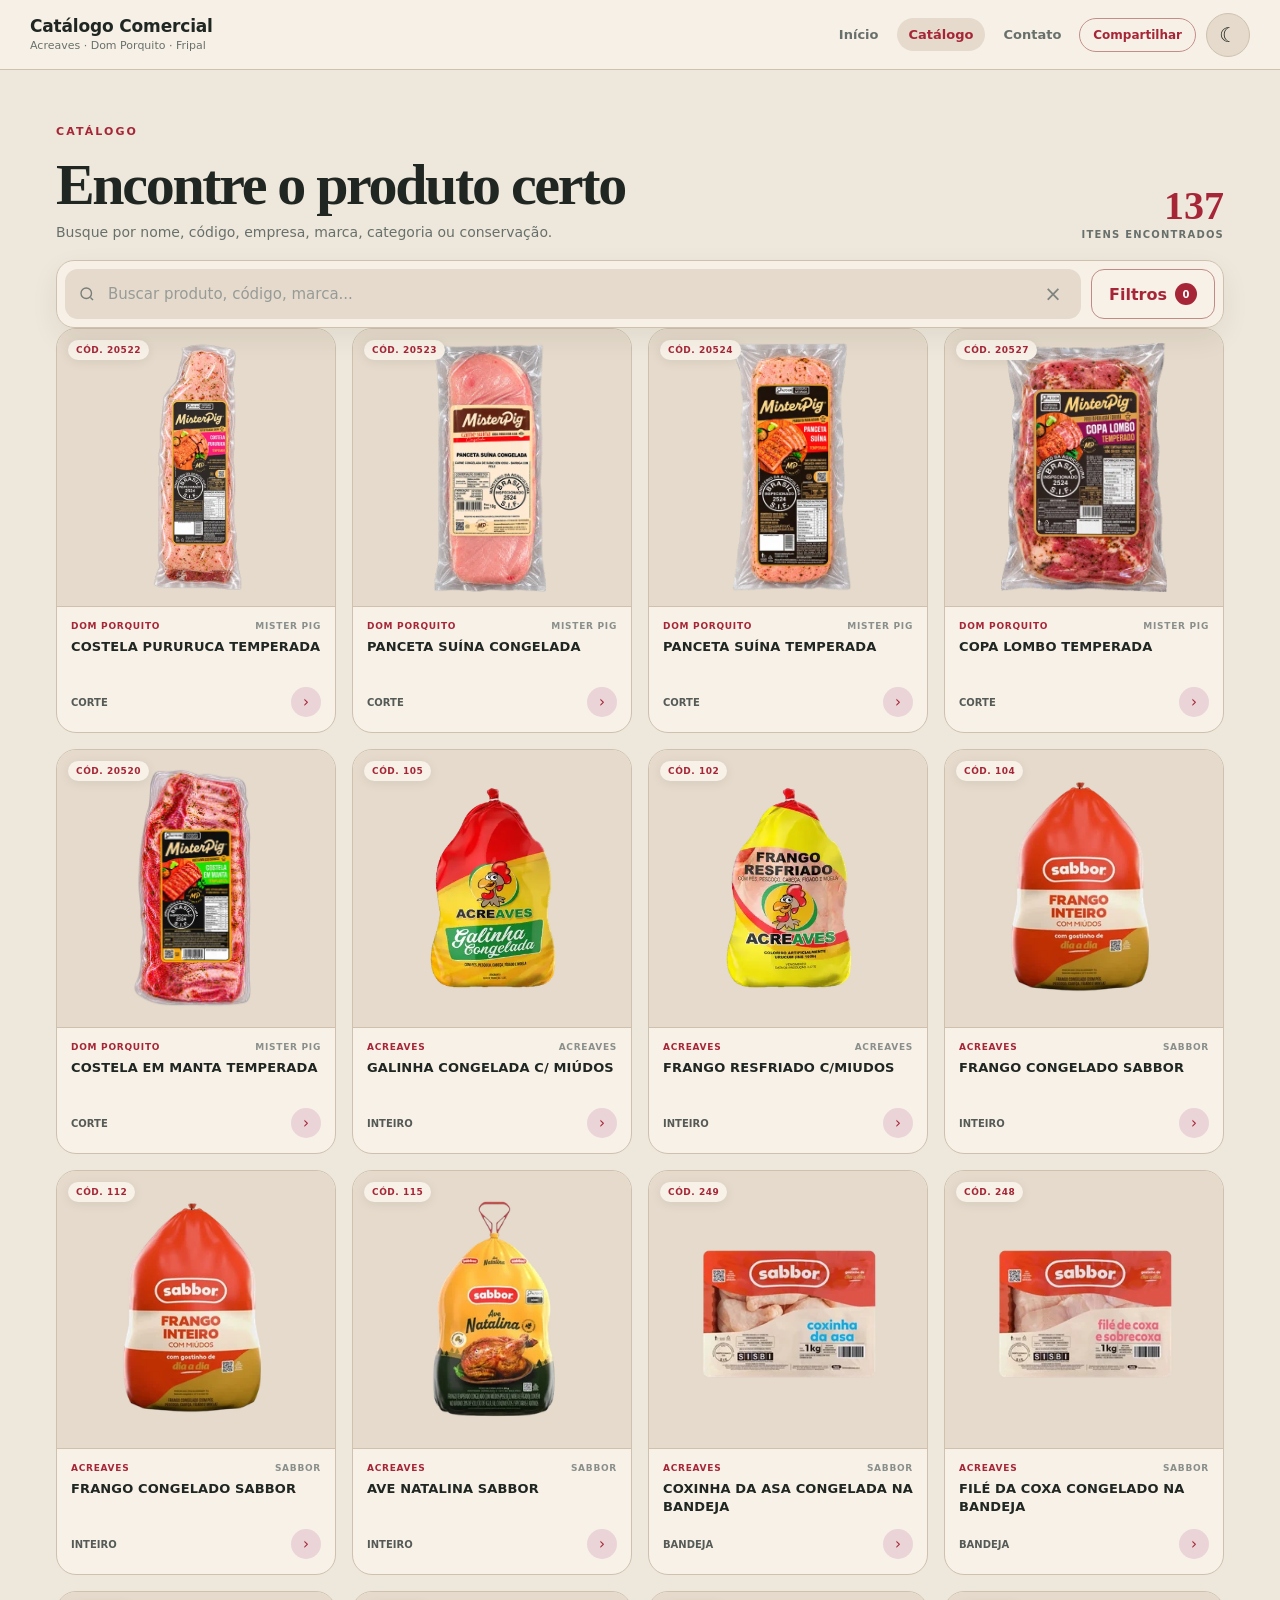
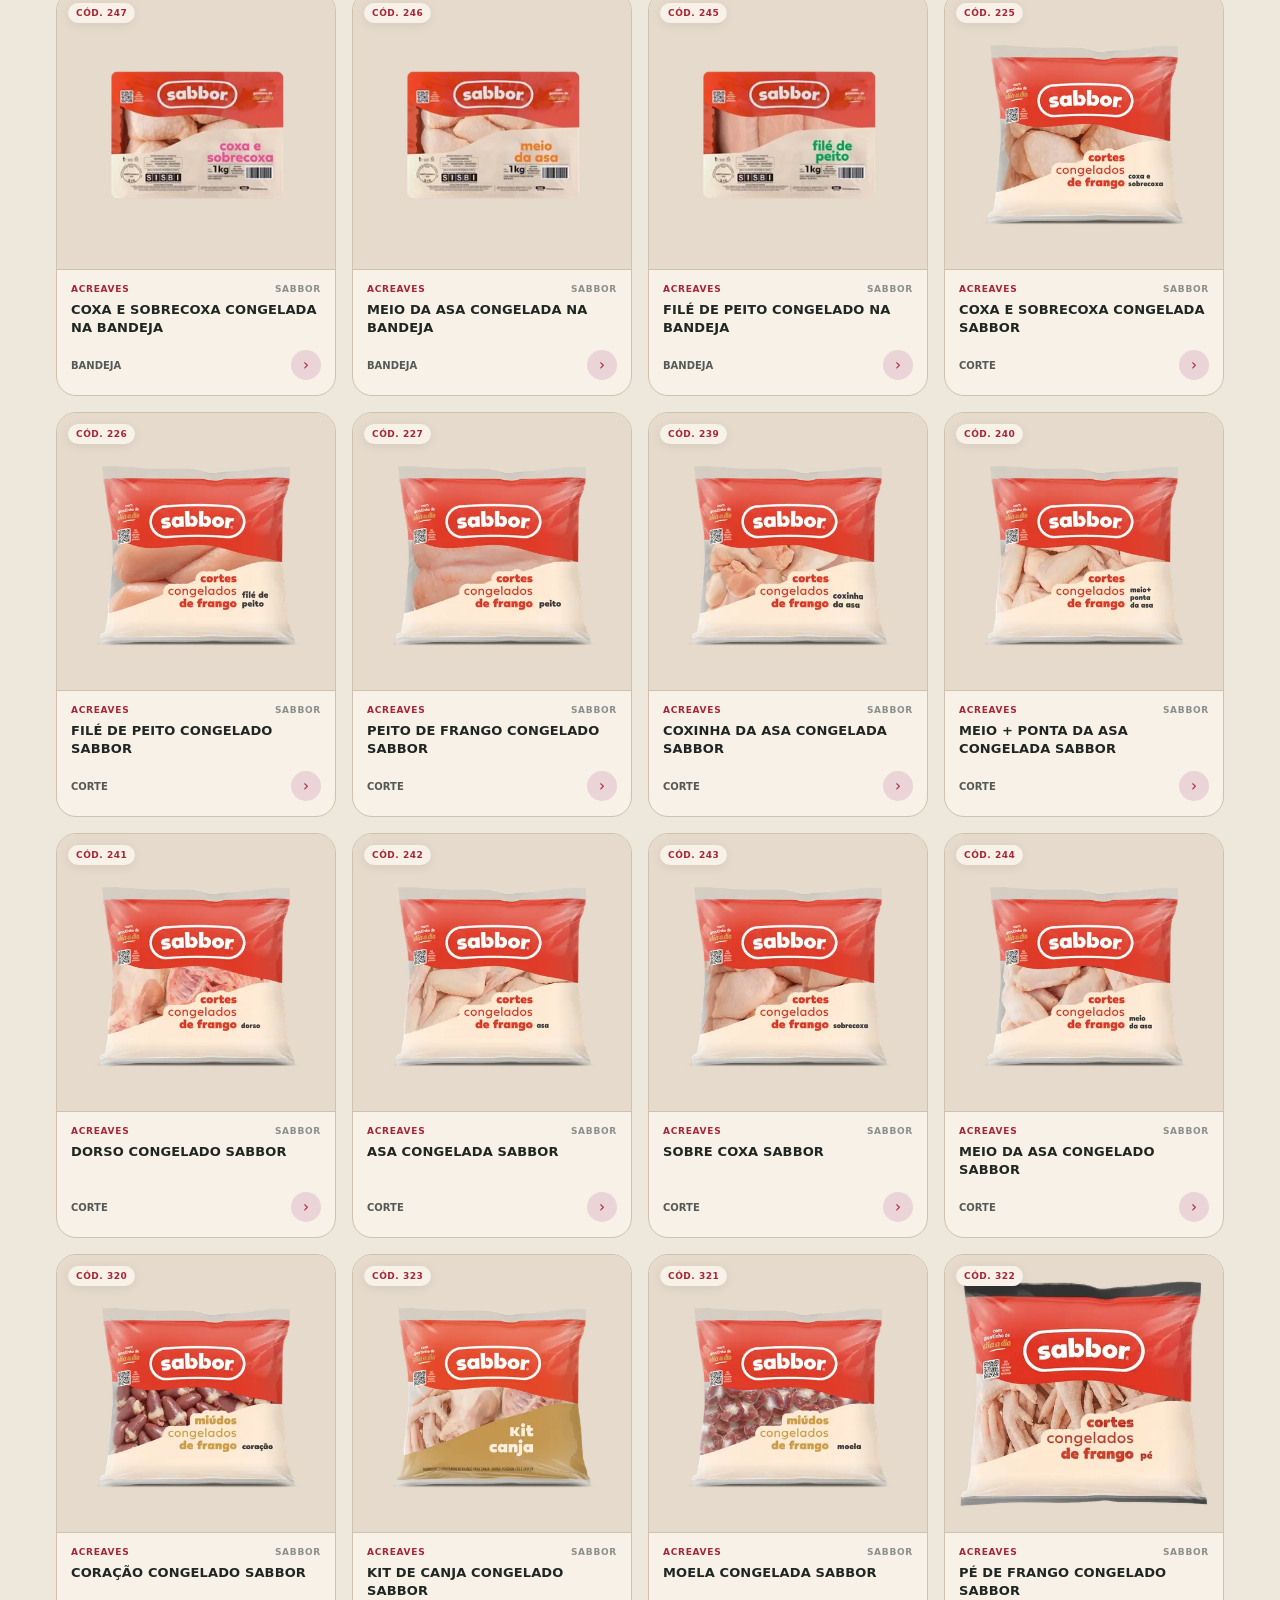
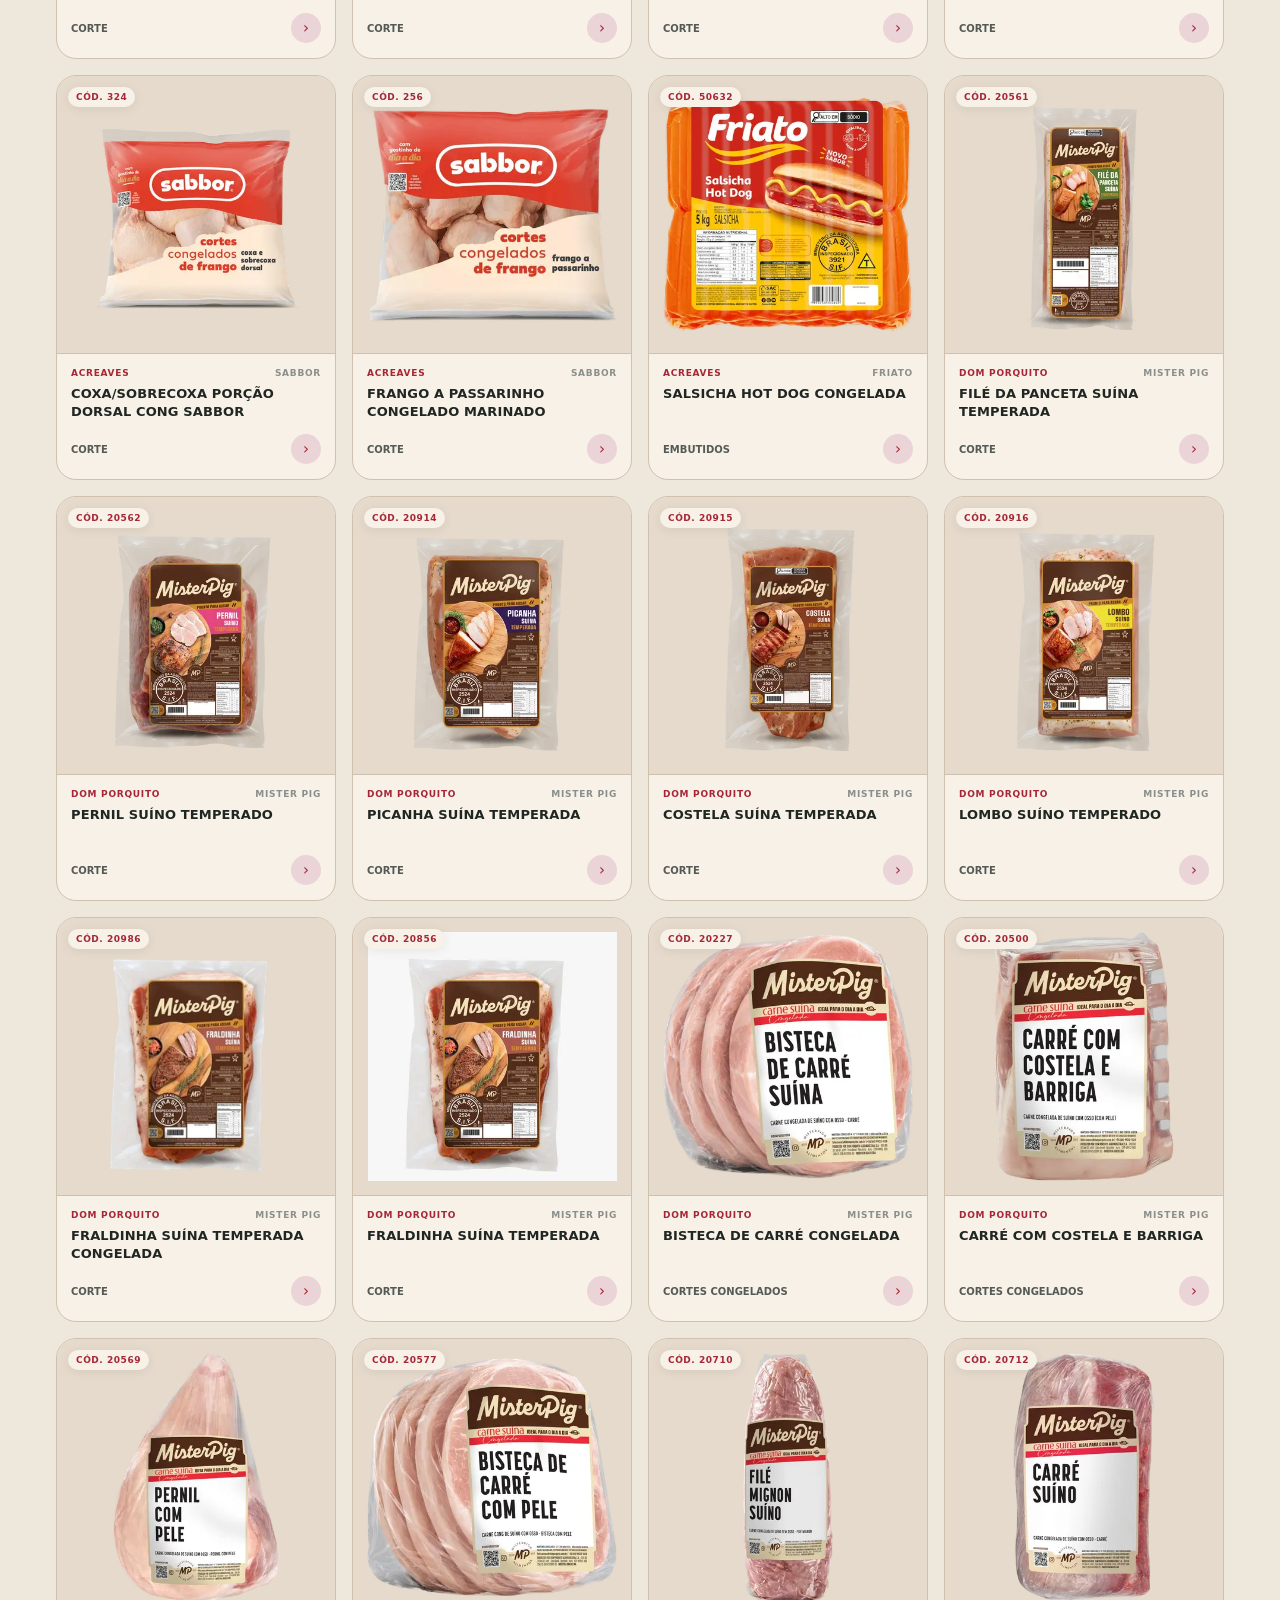
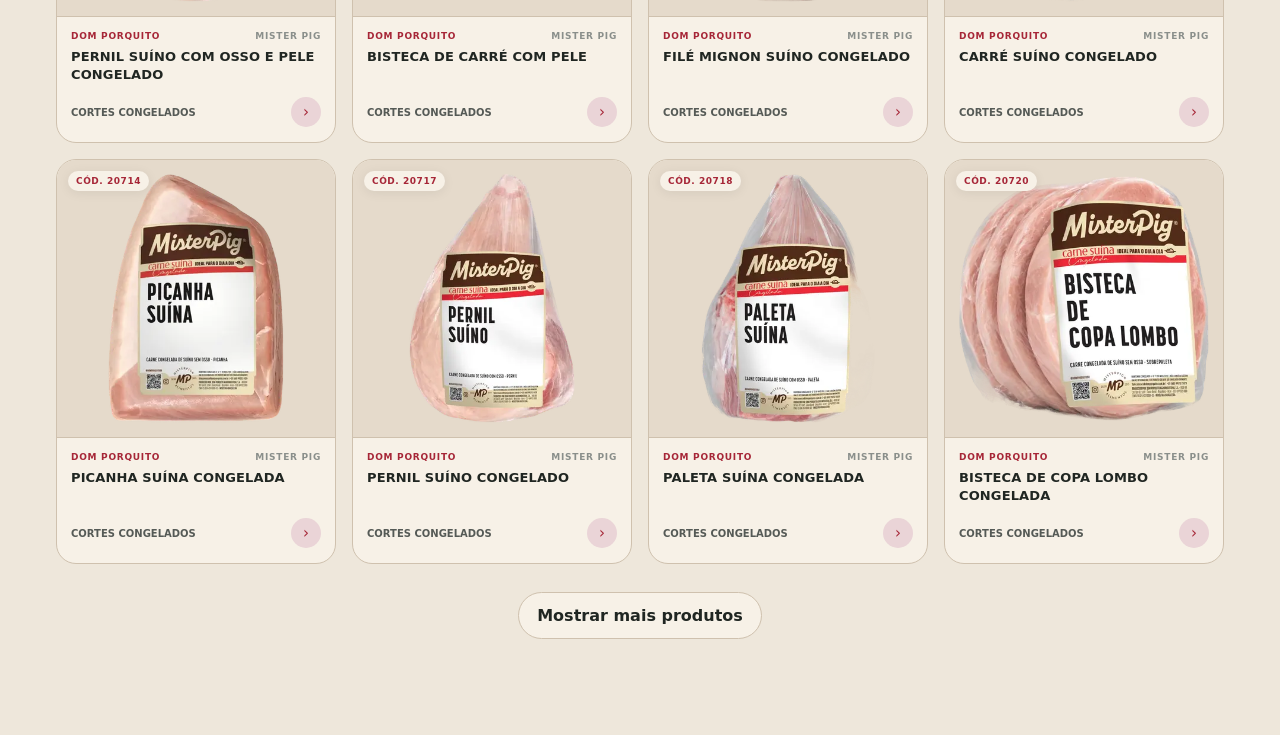
==== commit 21421eb8: "Corrigir ícones e imagem de compartilhamento do catálogo completo" ====
--- a/catalogo.html
+++ b/catalogo.html
@@ -8,17 +8,17 @@
   <meta property="og:type" content="website">
   <meta property="og:title" content="Catálogo Comercial | Acreaves · Dom Porquito · Fripal">
   <meta property="og:description" content="Consulte produtos, fotos e especificações em um catálogo rápido de compartilhar.">
-  <meta property="og:image" content="/assets/share-dom-porquito.png">
+  <meta property="og:image" content="/assets/natal-exclusivo/campanha/natal-dom-porquito.webp">
   <meta property="og:image:width" content="1200">
   <meta property="og:image:height" content="630">
   <meta name="twitter:card" content="summary_large_image">
   <meta name="twitter:title" content="Catálogo Comercial | Acreaves · Dom Porquito · Fripal">
   <meta name="twitter:description" content="Consulte produtos, fotos e especificações em um catálogo rápido de compartilhar.">
-  <meta name="twitter:image" content="/assets/share-dom-porquito.png">
+  <meta name="twitter:image" content="/assets/natal-exclusivo/campanha/natal-dom-porquito.webp">
   <title>Catálogo Comercial | Acreaves · Dom Porquito · Fripal</title>
   <link rel="manifest" href="manifest.webmanifest">
-  <link rel="icon" type="image/png" href="assets/icon-dom-porquito.png">
-  <link rel="apple-touch-icon" href="assets/icon-dom-porquito.png">
+  <link rel="icon" type="image/png" href="assets/logos/dom-porquito.png">
+  <link rel="apple-touch-icon" href="assets/logos/dom-porquito.png">
   <link rel="stylesheet" href="styles.css">
 </head>
 <body>
